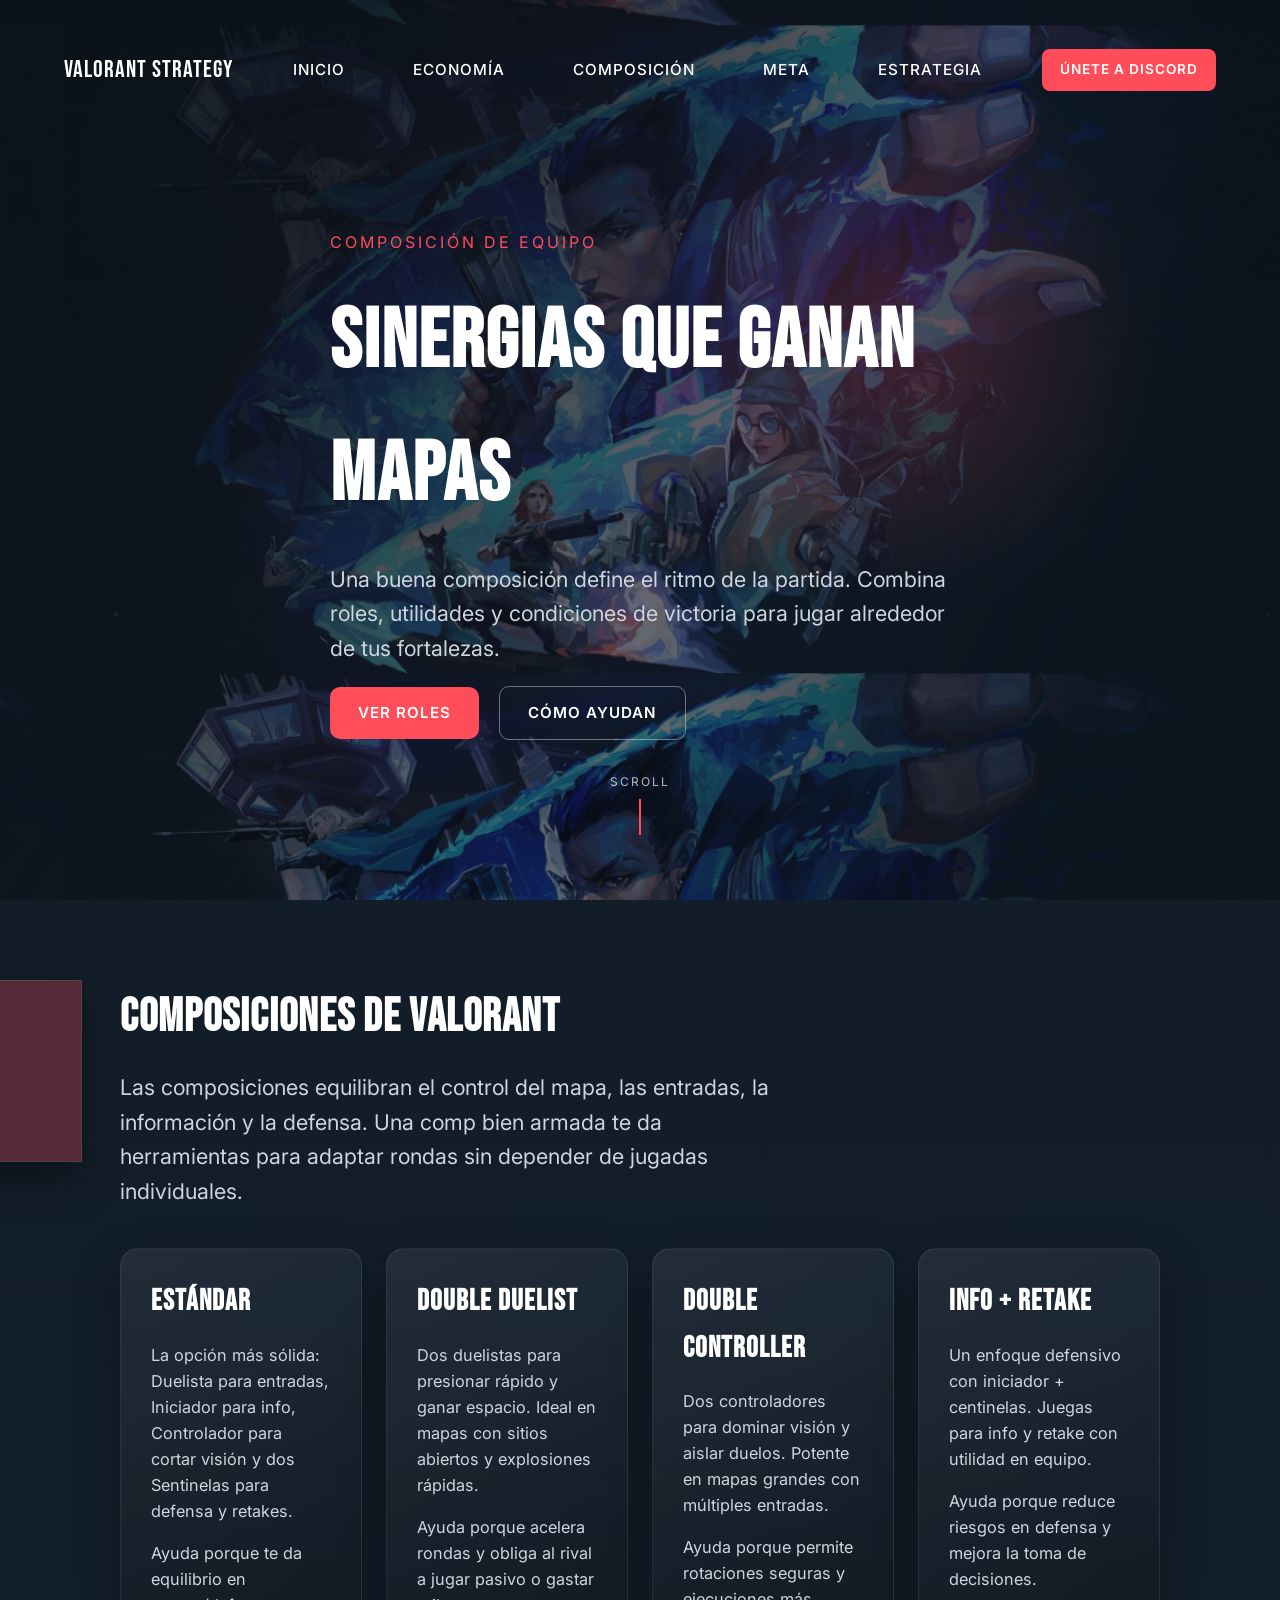
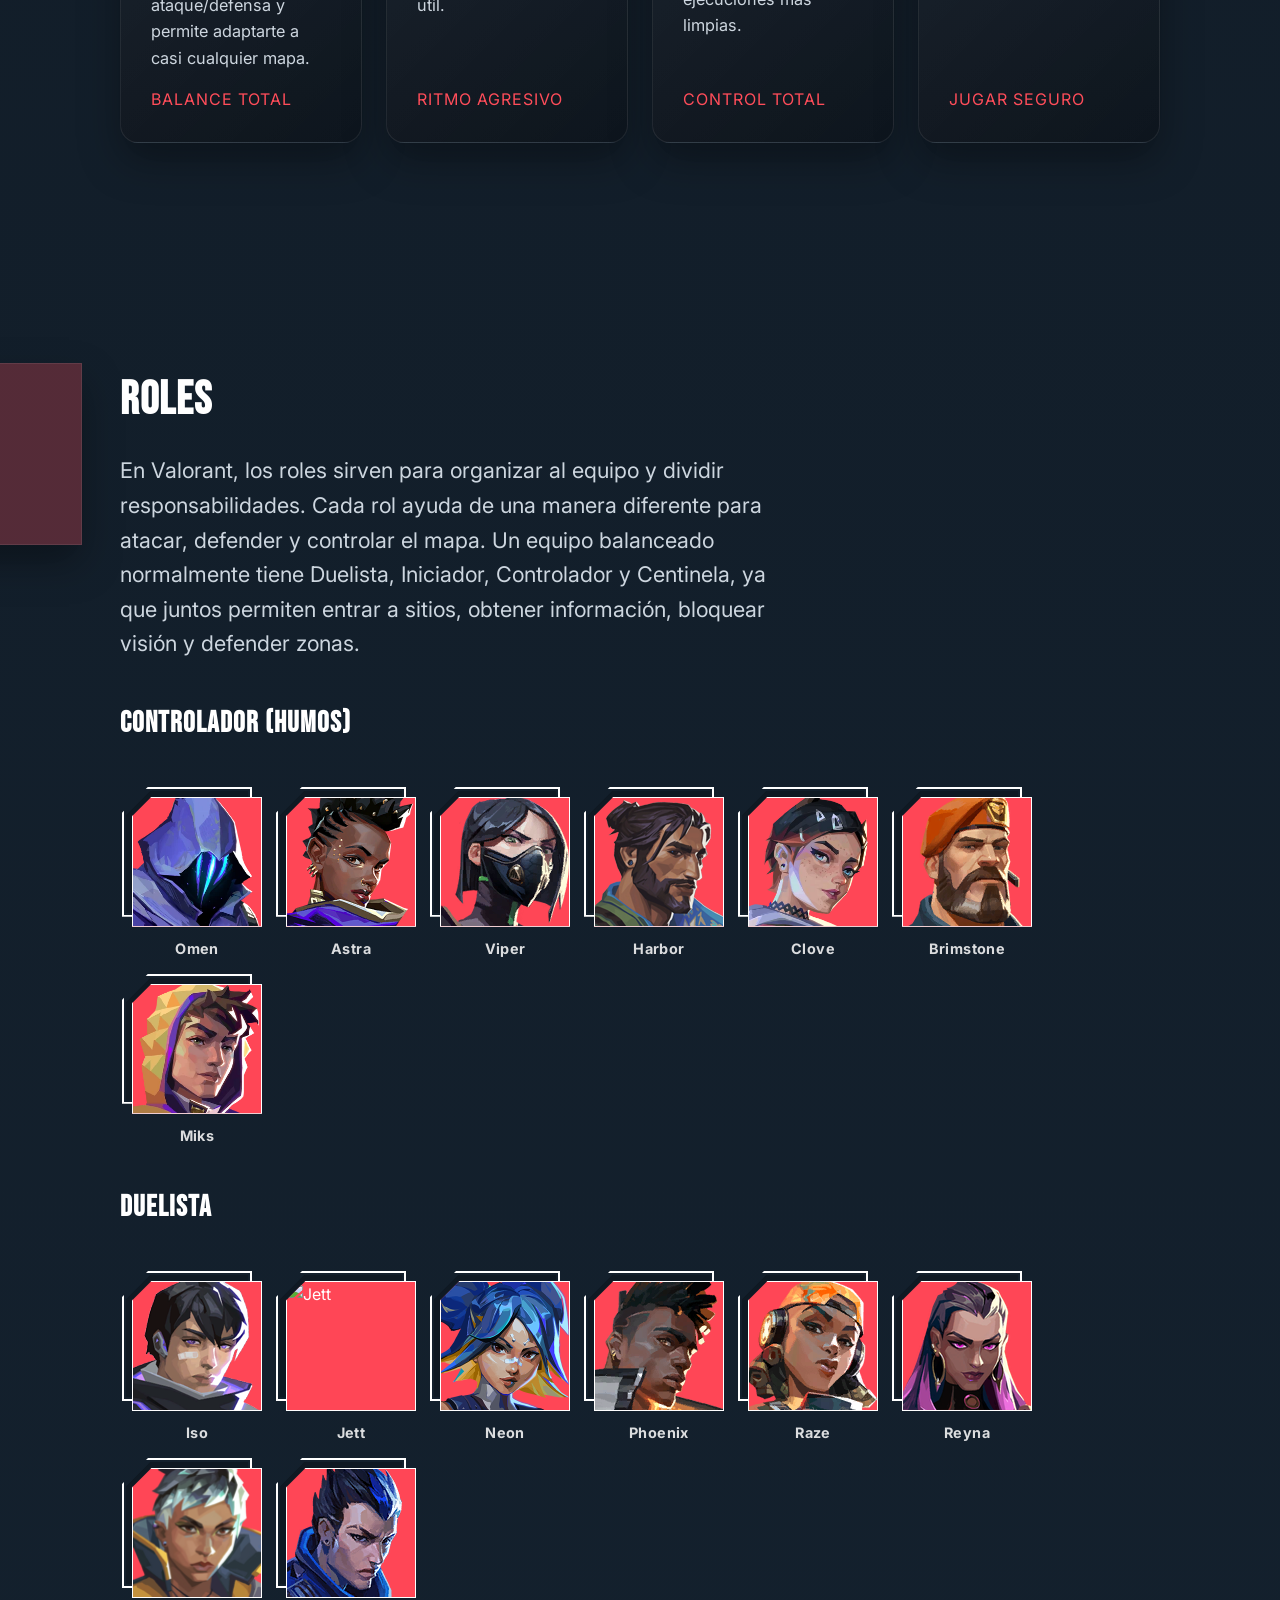
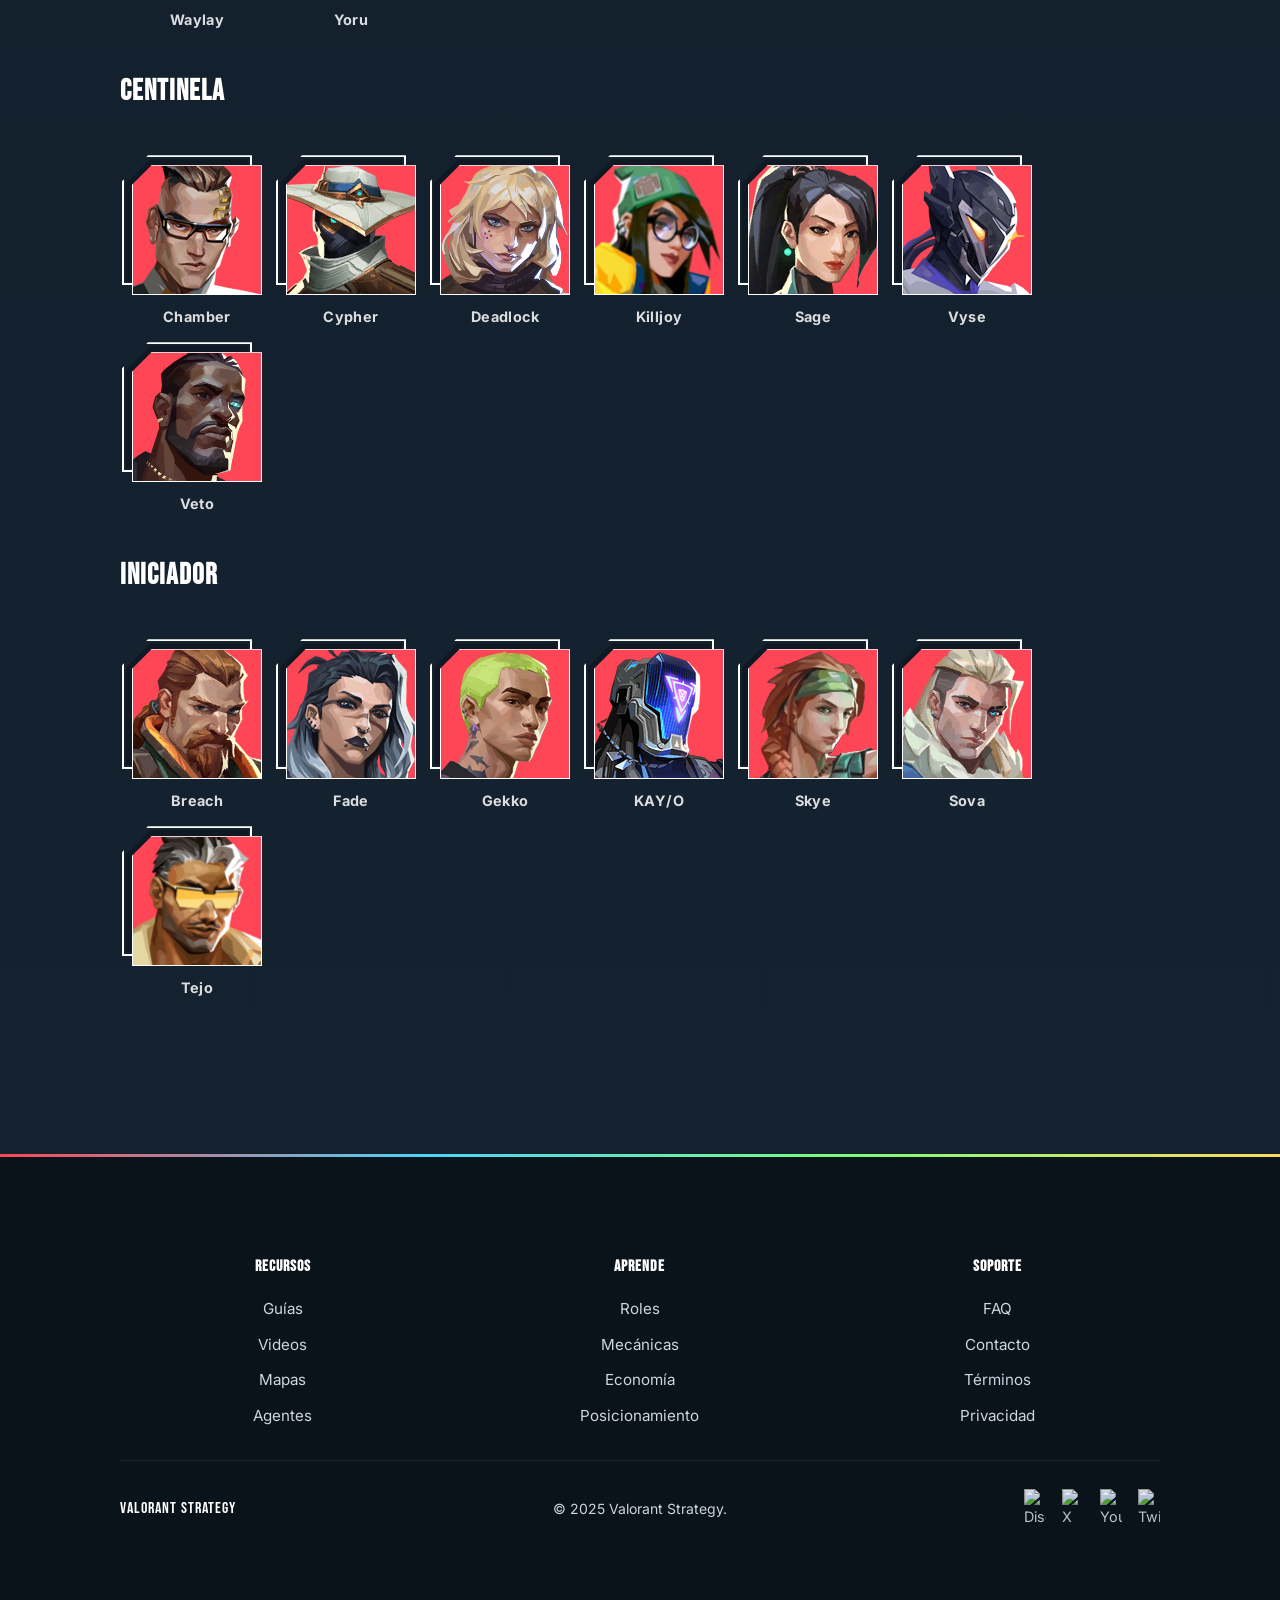
==== composicion.html @ 590bdaea "Add files via upload" ====
<!DOCTYPE html>
<html lang="es">
<head>
    <meta charset="UTF-8">
    <meta name="viewport" content="width=device-width, initial-scale=1.0">
    <title>Composición | Valorant Strategy</title>
    <link rel="preconnect" href="https://fonts.googleapis.com">
    <link rel="preconnect" href="https://fonts.gstatic.com" crossorigin>
    <link href="https://fonts.googleapis.com/css2?family=Bebas+Neue&family=Inter:wght@300;400;500;600&display=swap" rel="stylesheet">
    <link rel="stylesheet" href="style.css">
    <link rel="icon" type="image/png" href="galeria\media\logo 1.png">
</head>
<body class="composicion">
    <!-- Header -->
    <header class="header">
        <nav class="menu-top">
            <div class="logo">Valorant Strategy</div>
            <ul class="menu-lista">
                <li><a href="index.html#inicio">Inicio</a></li>
                <li><a href="economia.html">Economía</a></li>
                <li><a href="composicion.html">Composición</a></li>
                <li><a href="meta.html">Meta</a></li>
                <li><a href="estrategia.html">Estrategia</a></li>
            </ul>
            <a class="btn btn-chico" href="#">Únete a Discord</a>
        </nav>
    </header>

    <!-- Main -->
    <main id="inicio">
        <!-- Hero -->
        <section class="hero">
            <div class="contenedor">
                <div class="hero-texto">
                    <p class="eyebrow">Composición de equipo</p>
                    <h1>Sinergias que ganan mapas</h1>
                    <p class="lead">
                        Una buena composición define el ritmo de la partida. Combina roles, utilidades
                        y condiciones de victoria para jugar alrededor de tus fortalezas.
                    </p>
                    <div class="hero-acciones">
                        <a class="btn" href="#roles">Ver roles</a>
                        <a class="btn btn-ghost" href="#composiciones">Cómo ayudan</a>
                    </div>
                </div>
            </div>
            <div class="hero-glow"></div>
            <div class="scroll">
                <span>Scroll</span>
                <div class="scroll-line"></div>
            </div>
        </section>

        <!-- Sección única -->
        <section id="composiciones" class="seccion">
            <div class="contenedor">
                <div class="seccion-titulo seccion-marker">
                    <h2>Composiciones de Valorant</h2>
                    <p class="lead">
                        Las composiciones equilibran el control del mapa, las entradas, la información
                        y la defensa. Una comp bien armada te da herramientas para adaptar rondas sin
                        depender de jugadas individuales.
                    </p>
                </div>

                <div class="tarjetas">
                    <article class="tarjeta">
                        <h3>Estándar</h3>
                        <p>
                            La opción más sólida: Duelista para entradas, Iniciador para info,
                            Controlador para cortar visión y dos Sentinelas para defensa y retakes.
                        </p>
                        <p>
                            Ayuda porque te da equilibrio en ataque/defensa y permite adaptarte a
                            casi cualquier mapa.
                        </p>
                        <a class="card-link" >Balance total</a>
                    </article>

                    <article class="tarjeta">
                        <h3>Double Duelist</h3>
                        <p>
                            Dos duelistas para presionar rápido y ganar espacio. Ideal en mapas con
                            sitios abiertos y explosiones rápidas.
                        </p>
                        <p>
                            Ayuda porque acelera rondas y obliga al rival a jugar pasivo o gastar util.
                        </p>
                        <a class="card-link">Ritmo agresivo</a>
                    </article>

                    <article class="tarjeta">
                        <h3>Double Controller</h3>
                        <p>
                            Dos controladores para dominar visión y aislar duelos. Potente en mapas
                            grandes con múltiples entradas.
                        </p>
                        <p>
                            Ayuda porque permite rotaciones seguras y ejecuciones más limpias.
                        </p>
                        <a class="card-link">Control total</a>
                    </article>

                    <article class="tarjeta">
                        <h3>Info + Retake</h3>
                        <p>
                            Un enfoque defensivo con iniciador + centinelas. Juegas para info y retake
                            con utilidad en equipo.
                        </p>
                        <p>
                            Ayuda porque reduce riesgos en defensa y mejora la toma de decisiones.
                        </p>
                        <a class="card-link" >Jugar seguro</a>
                    </article>
                </div>
            </div>
        </section>

        <!-- Galería / Spotlight -->
        <section id="spotlight" class="seccion">
            <div class="contenedor">
                <div class="seccion-titulo seccion-marker">
                    <h2 id="roles">Roles</h2>
                    <p class="lead">
                        En Valorant, los roles sirven para organizar al equipo y dividir responsabilidades. Cada rol ayuda de una manera diferente para atacar, defender y controlar el mapa. Un equipo balanceado normalmente tiene Duelista, Iniciador, Controlador y Centinela, ya que juntos permiten entrar a sitios, obtener información, bloquear visión y defender zonas.
                    </p>
                </div>

                <div class="roles-grid">
                    <div class="role-card">
                        <h3>Controlador (Humos)</h3>
                        <div class="role-icons">
                            <div class="agent-card">
                                <div class="img-group">
                                    <div class="img-border"></div>
                                    <a href="#" class="img-open" data-drawer="spotlight-drawer">
                                        <img src="galeria/agentes/Omen_icon.webp" alt="Omen">
                                    </a>
                                </div>
                                <span class="agent-name">Omen</span>
                            </div>
                            <div class="agent-card">
                                <div class="img-group">
                                    <div class="img-border"></div>
                                    <a href="#" class="img-open" data-drawer="spotlight-drawer">
                                        <img src="galeria/agentes/astra.png" alt="Astra">
                                    </a>
                                </div>
                                <span class="agent-name">Astra</span>
                            </div>
                            <div class="agent-card">
                                <div class="img-group">
                                    <div class="img-border"></div>
                                    <a href="#" class="img-open" data-drawer="spotlight-drawer">
                                        <img src="galeria/agentes/viper.png" alt="Viper">
                                    </a>
                                </div>
                                <span class="agent-name">Viper</span>
                            </div>
                            <div class="agent-card">
                                <div class="img-group">
                                    <div class="img-border"></div>
                                    <a href="#" class="img-open" data-drawer="spotlight-drawer">
                                        <img src="galeria/agentes/harbor.png" alt="Harbor">
                                    </a>
                                </div>
                                <span class="agent-name">Harbor</span>
                            </div>
                            <div class="agent-card">
                                <div class="img-group">
                                    <div class="img-border"></div>
                                    <a href="#" class="img-open" data-drawer="spotlight-drawer">
                                        <img src="galeria/agentes/Clove_icon.webp" alt="Clove">
                                    </a>
                                </div>
                                <span class="agent-name">Clove</span>
                            </div>
                            <div class="agent-card">
                                <div class="img-group">
                                    <div class="img-border"></div>
                                    <a href="#" class="img-open" data-drawer="spotlight-drawer">
                                        <img src="galeria/agentes/brimstone.png" alt="Brimstone">
                                    </a>
                                </div>
                                <span class="agent-name">Brimstone</span>
                            </div>
                            <div class="agent-card">
                                <div class="img-group">
                                    <div class="img-border"></div>
                                    <a href="#" class="img-open" data-drawer="spotlight-drawer">
                                        <img src="galeria/agentes/Miks_icon.webp" alt="Miks">
                                    </a>
                                </div>
                                <span class="agent-name">Miks</span>
                            </div>
                        </div>
                    </div>
                    <div class="role-card">
                        <h3>Duelista</h3>
                        <div class="role-icons">
                            <div class="agent-card">
                                <div class="img-group">
                                    <div class="img-border"></div>
                                    <a href="#" class="img-open" data-drawer="spotlight-drawer">
                                        <img src="galeria/agentes/iso.png" alt="Iso">
                                    </a>
                                </div>
                                <span class="agent-name">Iso</span>
                            </div>
                            <div class="agent-card">
                                <div class="img-group">
                                    <div class="img-border"></div>
                                    <a href="#" class="img-open" data-drawer="spotlight-drawer">
                                        <img src="galeria/agentes/jett.png" alt="Jett">
                                    </a>
                                </div>
                                <span class="agent-name">Jett</span>
                            </div>
                            <div class="agent-card">
                                <div class="img-group">
                                    <div class="img-border"></div>
                                    <a href="#" class="img-open" data-drawer="spotlight-drawer">
                                        <img src="galeria/agentes/neon.png" alt="Neon">
                                    </a>
                                </div>
                                <span class="agent-name">Neon</span>
                            </div>
                            <div class="agent-card">
                                <div class="img-group">
                                    <div class="img-border"></div>
                                    <a href="#" class="img-open" data-drawer="spotlight-drawer">
                                        <img src="galeria/agentes/phoenix.png" alt="Phoenix">
                                    </a>
                                </div>
                                <span class="agent-name">Phoenix</span>
                            </div>
                            <div class="agent-card">
                                <div class="img-group">
                                    <div class="img-border"></div>
                                    <a href="#" class="img-open" data-drawer="spotlight-drawer">
                                        <img src="galeria/agentes/raze.png" alt="Raze">
                                    </a>
                                </div>
                                <span class="agent-name">Raze</span>
                            </div>
                            <div class="agent-card">
                                <div class="img-group">
                                    <div class="img-border"></div>
                                    <a href="#" class="img-open" data-drawer="spotlight-drawer">
                                        <img src="galeria/agentes/reyna.png" alt="Reyna">
                                    </a>
                                </div>
                                <span class="agent-name">Reyna</span>
                            </div>
                            <div class="agent-card">
                                <div class="img-group">
                                    <div class="img-border"></div>
                                    <a href="#" class="img-open" data-drawer="spotlight-drawer">
                                        <img src="galeria/agentes/waylay.png" alt="Waylay">
                                    </a>
                                </div>
                                <span class="agent-name">Waylay</span>
                            </div>
                            <div class="agent-card">
                                <div class="img-group">
                                    <div class="img-border"></div>
                                    <a href="#" class="img-open" data-drawer="spotlight-drawer">
                                        <img src="galeria/agentes/yoru.png" alt="Yoru">
                                    </a>
                                </div>
                                <span class="agent-name">Yoru</span>
                            </div>
                        </div>
                    </div>
                    <div class="role-card">
                        <h3>Centinela</h3>
                        <div class="role-icons">
                            <div class="agent-card">
                                <div class="img-group">
                                    <div class="img-border"></div>
                                    <a href="#" class="img-open" data-drawer="spotlight-drawer">
                                        <img src="galeria/agentes/chamber.png" alt="Chamber">
                                    </a>
                                </div>
                                <span class="agent-name">Chamber</span>
                            </div>
                            <div class="agent-card">
                                <div class="img-group">
                                    <div class="img-border"></div>
                                    <a href="#" class="img-open" data-drawer="spotlight-drawer">
                                        <img src="galeria/agentes/cypher.png" alt="Cypher">
                                    </a>
                                </div>
                                <span class="agent-name">Cypher</span>
                            </div>
                            <div class="agent-card">
                                <div class="img-group">
                                    <div class="img-border"></div>
                                    <a href="#" class="img-open" data-drawer="spotlight-drawer">
                                        <img src="galeria/agentes/Deadlock_icon.webp" alt="Deadlock">
                                    </a>
                                </div>
                                <span class="agent-name">Deadlock</span>
                            </div>
                            <div class="agent-card">
                                <div class="img-group">
                                    <div class="img-border"></div>
                                    <a href="#" class="img-open" data-drawer="spotlight-drawer">
                                        <img src="galeria/agentes/killjoy.png" alt="Killjoy">
                                    </a>
                                </div>
                                <span class="agent-name">Killjoy</span>
                            </div>
                            <div class="agent-card">
                                <div class="img-group">
                                    <div class="img-border"></div>
                                    <a href="#" class="img-open" data-drawer="spotlight-drawer">
                                        <img src="galeria/agentes/sage.png" alt="Sage">
                                    </a>
                                </div>
                                <span class="agent-name">Sage</span>
                            </div>
                            <div class="agent-card">
                                <div class="img-group">
                                    <div class="img-border"></div>
                                    <a href="#" class="img-open" data-drawer="spotlight-drawer">
                                        <img src="galeria/agentes/vyse.png" alt="Vyse">
                                    </a>
                                </div>
                                <span class="agent-name">Vyse</span>
                            </div>
                            <div class="agent-card">
                                <div class="img-group">
                                    <div class="img-border"></div>
                                    <a href="#" class="img-open" data-drawer="spotlight-drawer">
                                        <img src="galeria/agentes/Veto_icon.webp" alt="Veto">
                                    </a>
                                </div>
                                <span class="agent-name">Veto</span>
                            </div>
                        </div>
                    </div>
                    <div class="role-card">
                        <h3>Iniciador</h3>
                        <div class="role-icons">
                            <div class="agent-card">
                                <div class="img-group">
                                    <div class="img-border"></div>
                                    <a href="#" class="img-open" data-drawer="spotlight-drawer">
                                        <img src="galeria/agentes/breach.png" alt="Breach">
                                    </a>
                                </div>
                                <span class="agent-name">Breach</span>
                            </div>
                            <div class="agent-card">
                                <div class="img-group">
                                    <div class="img-border"></div>
                                    <a href="#" class="img-open" data-drawer="spotlight-drawer">
                                        <img src="galeria/agentes/fade.png" alt="Fade">
                                    </a>
                                </div>
                                <span class="agent-name">Fade</span>
                            </div>
                            <div class="agent-card">
                                <div class="img-group">
                                    <div class="img-border"></div>
                                    <a href="#" class="img-open" data-drawer="spotlight-drawer">
                                        <img src="galeria/agentes/gekko.png" alt="Gekko">
                                    </a>
                                </div>
                                <span class="agent-name">Gekko</span>
                            </div>
                            <div class="agent-card">
                                <div class="img-group">
                                    <div class="img-border"></div>
                                    <a href="#" class="img-open" data-drawer="spotlight-drawer">
                                        <img src="galeria/agentes/kayo.png" alt="KAY/O">
                                    </a>
                                </div>
                                <span class="agent-name">KAY/O</span>
                            </div>
                            <div class="agent-card">
                                <div class="img-group">
                                    <div class="img-border"></div>
                                    <a href="#" class="img-open" data-drawer="spotlight-drawer">
                                        <img src="galeria/agentes/skye.png" alt="Skye">
                                    </a>
                                </div>
                                <span class="agent-name">Skye</span>
                            </div>
                            <div class="agent-card">
                                <div class="img-group">
                                    <div class="img-border"></div>
                                    <a href="#" class="img-open" data-drawer="spotlight-drawer">
                                        <img src="galeria/agentes/sova.png" alt="Sova">
                                    </a>
                                </div>
                                <span class="agent-name">Sova</span>
                            </div>
                            <div class="agent-card">
                                <div class="img-group">
                                    <div class="img-border"></div>
                                    <a href="#" class="img-open" data-drawer="spotlight-drawer">
                                        <img src="galeria/agentes/tejo.png" alt="Tejo">
                                    </a>
                                </div>
                                <span class="agent-name">Tejo</span>
                            </div>
                        </div>
                    </div>
                </div>
            </div>
        </section>

        <aside id="spotlight-drawer" class="drawer">
            <div class="drawer-backdrop" data-close="true"></div>
            <div class="drawer-panel">
                <button class="drawer-close" data-close="true" aria-label="Cerrar">×</button>
                <h3>Omen</h3>
                <p class="drawer-subtitle">Mejores composiciones</p>
                <div class="agent-table">
                    <div class="agent-table-header">
                        <span>Rank</span>
                        <span>Agents</span>
                        <span>Win Rate</span>
                        <span>Round Win Rate</span>
                        <span>Matches</span>
                    </div>
                    <div class="agent-table-row">
                        <span class="rank">1</span>
                        <div class="agents">
                            <img src="galeria\agentes\Omen_icon.webp" alt="Omen">
                            <img src="galeria/agentes/chamber.png" alt="Chamber">
                            <img src="galeria/agentes/sage.png" alt="Sage">
                            <img src="galeria/agentes/reyna.png" alt="Reyna">
                            <img src="galeria\agentes\phoenix.png" alt="Phoenix">
                        </div>
                        <span class="win">55.72%</span>                       
                        <span class="round-rate">52.53%</span>                       
                        <span class="matches">874</span>
                    </div>
                    <div class="agent-table-row">
                        <span class="rank">2</span>
                        <div class="agents">
                            <img src="galeria\agentes\Omen_icon.webp" alt="Omen">
                            <img src="galeria/agentes/chamber.png" alt="Chamber">
                            <img src="galeria/agentes/sage.png" alt="Sage">
                            <img src="galeria/agentes/Jett.png" alt="Jett">
                            <img src="galeria\agentes\fade.png" alt="Fade">
                        </div>
                        <span class="win">54.23%</span>                       
                        <span class="round-rate">51.81%</span>                       
                        <span class="matches">852</span>
                    </div>
                    <div class="agent-table-row">
                        <span class="rank">3</span>
                        <div class="agents">
                            <img src="galeria\agentes\Omen_icon.webp" alt="Omen">
                            <img src="galeria/agentes/chamber.png" alt="Chamber">
                            <img src="galeria/agentes/sage.png" alt="Sage">
                            <img src="galeria/agentes/reyna.png" alt="Reyna">
                            <img src="galeria\agentes\gekko.png" alt="Gekko">
                        </div>
                        <span class="win">53.13%</span>                       
                        <span class="round-rate">51.70%</span>                       
                        <span class="matches">1,133</span>
                    </div>
                    <div class="agent-table-row">
                        <span class="rank">4</span>
                        <div class="agents">
                            <img src="galeria\agentes\Omen_icon.webp" alt="Omen">
                            <img src="galeria/agentes/chamber.png" alt="Chamber">
                            <img src="galeria/agentes/sova.png" alt="Sova">
                            <img src="galeria/agentes/sage.png" alt="Sage">
                            <img src="galeria\agentes\jett.png" alt="Jett">
                        </div>
                        <span class="win">52.97%</span>                      
                        <span class="round-rate">51.65%</span>                      
                        <span class="matches">1,231</span>
                    </div>
                    <div class="agent-table-row">
                        <span class="rank">5</span>
                        <div class="agents">
                            <img src="galeria\agentes\Omen_icon.webp" alt="Omen">
                            <img src="galeria/agentes/sova.png" alt="Sova">
                            <img src="galeria/agentes/sage.png" alt="Sage">
                            <img src="galeria/agentes/reyna.png" alt="Reyna">
                            <img src="galeria\agentes\phoenix.png" alt="Phoenix">
                        </div>
                        <span class="win">52.51%</span>                   
                        <span class="round-rate">51.11%</span>                      
                        <span class="matches">1,076</span>
                    </div>
                    <div class="agent-table-row">
                        <span class="rank">6</span>
                        <div class="agents">
                            <img src="galeria/agentes/astra.png" alt="Astra">
                            <img src="galeria/agentes/astra.png" alt="Astra">
                            <img src="galeria/agentes/astra.png" alt="Astra">
                            <img src="galeria/agentes/astra.png" alt="Astra">
                            <img src="galeria/agentes/astra.png" alt="Astra">
                        </div>
                        <span class="win">52.11%</span>                     
                        <span class="round-rate">51.37%</span>                     
                        <span class="matches">1,040</span>
                    </div>
                    <div class="agent-table-row">
                        <span class="rank">7</span>
                        <div class="agents">
                            <img src="galeria/agentes/astra.png" alt="Astra">
                            <img src="galeria/agentes/astra.png" alt="Astra">
                            <img src="galeria/agentes/astra.png" alt="Astra">
                            <img src="galeria/agentes/astra.png" alt="Astra">
                            <img src="galeria/agentes/astra.png" alt="Astra">
                        </div>
                        <span class="win">51.96%</span>                        
                        <span class="round-rate">50.91%</span>                        
                        <span class="matches">841</span>
                    </div>
                    <div class="agent-table-row">
                        <span class="rank">8</span>
                        <div class="agents">
                            <img src="galeria/agentes/astra.png" alt="Astra">
                            <img src="galeria/agentes/astra.png" alt="Astra">
                            <img src="galeria/agentes/astra.png" alt="Astra">
                            <img src="galeria/agentes/astra.png" alt="Astra">
                            <img src="galeria/agentes/astra.png" alt="Astra">
                        </div>
                        <span class="win">51.79%</span>                        
                        <span class="round-rate">51.20%</span>                        
                        <span class="matches">979</span>
                    </div>
                    <div class="agent-table-row">
                        <span class="rank">9</span>
                        <div class="agents">
                            <img src="galeria/agentes/astra.png" alt="Astra">
                            <img src="galeria/agentes/astra.png" alt="Astra">
                            <img src="galeria/agentes/astra.png" alt="Astra">
                            <img src="galeria/agentes/astra.png" alt="Astra">
                            <img src="galeria/agentes/astra.png" alt="Astra">
                        </div>
                        <span class="win">51.69%</span>                        
                        <span class="round-rate">51.06%</span>                        
                        <span class="matches">1,182</span>
                    </div>
                    <div class="agent-table-row">
                        <span class="rank">10</span>
                        <div class="agents">
                            <img src="galeria/agentes/astra.png" alt="Astra">
                            <img src="galeria/agentes/astra.png" alt="Astra">
                            <img src="galeria/agentes/astra.png" alt="Astra">
                            <img src="galeria/agentes/astra.png" alt="Astra">
                            <img src="galeria/agentes/astra.png" alt="Astra">
                        </div>
                        <span class="win">51.64%</span>                        
                        <span class="round-rate">51.12%</span>                        
                        <span class="matches">914</span>
                    </div>
                </div>
                
            </div>
        </aside>
    </main>

    <!-- Footer -->
    <footer class="footer">
        <div class="contenedor">
            <div class="footer-top">
                <div class="footer-col">
                    <h4>Recursos</h4>
                    <ul>
                        <li><a href="#">Guías</a></li>
                        <li><a href="#">Videos</a></li>
                        <li><a href="#">Mapas</a></li>
                        <li><a href="#">Agentes</a></li>
                    </ul>
                </div>
                <div class="footer-col">
                    <h4>Aprende</h4>
                    <ul>
                        <li><a href="#">Roles</a></li>
                        <li><a href="#">Mecánicas</a></li>
                        <li><a href="#">Economía</a></li>
                        <li><a href="#">Posicionamiento</a></li>
                    </ul>
                </div>
                <div class="footer-col">
                    <h4>Soporte</h4>
                    <ul>
                        <li><a href="#">FAQ</a></li>
                        <li><a href="#">Contacto</a></li>
                        <li><a href="#">Términos</a></li>
                        <li><a href="#">Privacidad</a></li>
                    </ul>
                </div>
            </div>

            <div class="footer-bottom">
                <div class="footer-brand">Valorant Strategy</div>
                <p class="footer-note">© 2025 Valorant Strategy.</p>
                <div class="footer-socials">
                    <a href="#" aria-label="Discord"><img src="https://img.icons8.com/?size=100&id=30998&format=png&color=000000" alt="Discord"></a>
                    <a href="#" aria-label="X"><img src="https://img.icons8.com/?size=100&id=phOKFKYpe00C&format=png&color=000000" alt="X"></a>
                    <a href="#" aria-label="YouTube"><img src="https://img.icons8.com/?size=100&id=19318&format=png&color=000000" alt="YouTube"></a>
                    <a href="#" aria-label="Twitch"><img src="https://img.icons8.com/?size=100&id=oRv985gg84Rj&format=png&color=000000" alt="Twitch"></a>
                </div>
            </div>
        </div>
    </footer>

    <script src="script.js"></script>
</body>
</html>
---- style.css ----
﻿:root {
    --bg: #0d1720;
    --bg-soft: #121f2c;
    --accent: #ff4d5a;
    --secondary: #46d1ff;
    --text: #ffffff;
    --text-muted: #cdd6df;
    --frame: 1440px;
    --gutter: 24px;
    --margin: 120px;
    --easing: cubic-bezier(0.22, 0.61, 0.36, 1);
    --step-4: 5.2rem;
    --step-2: 2.9rem;
    --step-1: 1.8rem;
    --step-0: 1.25rem;
    --step--1: 1.02rem;
    --step-0-5: 1.35rem;
    --step--2: 1rem;
    --step--3: 0.875rem;
}

/* Base */
* {
    box-sizing: border-box;
    margin: 0;
    padding: 0;
}

html {
    scroll-behavior: smooth;
}

body {
    font-family: "Inter", "Segoe UI", sans-serif;
    background: radial-gradient(1200px 600px at 70% -10%, rgba(255, 77, 90, 0.2), transparent 60%),
        radial-gradient(900px 500px at -10% 20%, rgba(255, 255, 255, 0.04), transparent 60%),
        var(--bg);
    color: var(--text);
    line-height: 1.6;
    min-height: 100vh;
}

a {
    color: inherit;
    text-decoration: none;
}

img {
    max-width: 100%;
    display: block;
}

h1, h2, h3, h4 {
    font-family: "Bebas Neue", "Impact", sans-serif;
    letter-spacing: 1px;
    text-transform: uppercase;
}

h1 { font-size: var(--step-4); letter-spacing: 2px; }

h2 { font-size: var(--step-2); }

h3 { font-size: var(--step-1); }

h4 { font-size: var(--step-0); }

p {
    font-size: var(--step--1);
    line-height: 1.6;
    max-width: 650px;
    color: var(--text-muted);
}

.contenedor {
    max-width: var(--frame);
    margin: 0 auto;
    padding: 0 var(--margin);
}

/* Header */
.header {
    position: fixed;
    top: 0;
    left: 0;
    width: 100%;
    z-index: 100;
    pointer-events: none;
    animation: navDrop 0.8s ease both;
}

.menu-top {
    position: fixed;
    top: 0;
    left: 0;
    width: 100%;
    display: flex;
    align-items: center;
    justify-content: space-between;
    gap: 24px;
    padding: 3rem 4rem;
    z-index: 100;
    transition:
        padding 0.7s var(--easing),
        top 0.7s var(--easing),
        width 0.7s var(--easing),
        background 0.5s var(--easing),
        border-radius 0.7s var(--easing),
        box-shadow 0.7s var(--easing);
    mix-blend-mode: exclusion;
    transform-style: preserve-3d;
    perspective: 1200px;
    pointer-events: auto;
}

.logo {
    font-family: "Bebas Neue", "Impact", sans-serif;
    font-size: 1.5rem;
    letter-spacing: 1px;
    color: #fff;
    user-select: none;
    position: relative;
}

.menu-lista {
    display: flex;
    gap: 3rem;
    justify-content: center;
    list-style: none;
    font-size: 1rem;
    text-transform: uppercase;
    letter-spacing: 1px;
    align-items: center;
}

.menu-lista a {
    position: relative;
    font-weight: 500;
    font-size: 0.95rem;
    color: #fff;
    letter-spacing: 1px;
    padding: 10px;
    transition: color 0.2s ease, padding 0.2s ease;
    display: inline-block;
}

.menu-lista a::before {
    content: ">";
    position: absolute;
    left: -10px;
    opacity: 0;
    transition: all 0.2s ease;
    color: var(--accent);
}

.menu-lista a:hover::before {
    opacity: 1;
    left: 0;
}

.menu-lista a:hover {
    padding-left: 15px;
}


.menu-top.scrolled {
    top: 1.5rem;
    padding: 0.8rem 2rem;
    width: auto;
    min-width: 500px;
    left: 50%;
    transform: translateX(-50%);
    background: rgba(10, 10, 10, 0.85);
    backdrop-filter: blur(12px);
    border: 1px solid rgba(255, 255, 255, 0.15);
    border-radius: 12px;
    mix-blend-mode: normal;
    box-shadow: 0 15px 40px rgba(0, 0, 0, 0.6);
}


/* Hero */
.hero {
    position: relative;
    padding: 120px 0 80px;
    min-height: 100vh;
    display: flex;
    align-items: center;
    overflow: hidden;
    background-image: url('https://www.consultancy-me.com/illustrations/news/detail/2025-01-22-030802536-Saudi_Arabia_s_economic_potential_in_the_gaming_and_esports_market_2.jpg');
    background-size: 130% auto;
    background-position: center 0%;
    animation: heroZoom 1.2s ease both;
}

body.economia .hero {
    background-image: url('galeria/media/header 1.jpg');
    background-size: 105%;
    background-position: center;
    min-height: 100vh;
    padding: 110px 0 70px;
}

body.composicion .hero {
    background-image: url('galeria/media/Agent-Yoru-Valorant-4K-Wallpaper-6-1081x608.jpg');
    background-size: 90% auto;
    background-position: center 10%;
}

body.meta .hero {
    background-image: url('https://news.codashop.com/ph/wp-content/uploads/sites/5/2023/05/VALORANT-Meta-Changes.jpg');
    background-size: 120% auto;
    background-position: center 20%;
}

.hero::before { 
    content: "";
    position: absolute;
    inset: 0;
    background: linear-gradient(120deg, rgba(13, 23, 32, 0.95) 20%, rgba(13, 23, 32, 0.55) 55%, rgba(13, 23, 32, 0.95) 85%),
        radial-gradient(circle at 70% 40%, rgba(70, 110, 190, 0.35), transparent 50%),
        radial-gradient(circle at 20% 20%, rgba(255, 77, 90, 0.22), transparent 55%);
    opacity: 0.95;
    z-index: 0;
}

.hero::after {
    content: "";
    position: absolute;
    inset: 0;
    background: linear-gradient(180deg, rgba(0, 0, 0, 0.6), rgba(0, 0, 0, 0.2)),
        repeating-linear-gradient(90deg, rgba(255, 255, 255, 0.02), rgba(255, 255, 255, 0.02) 1px, transparent 1px, transparent 120px);
    opacity: 0.35;
    z-index: 1;
}

.hero-texto {
    display: flex;
    flex-direction: column;
    gap: 20px;
    position: relative;
    z-index: 2;
    max-width: 620px;
    animation: fadeUp 0.8s ease forwards;
    padding-top: 15px;
}

.eyebrow {
    font-size: var(--step--2);
    text-transform: uppercase;
    letter-spacing: 3px;
    color: var(--accent);
    margin-top: 15px;
}

.lead {
    font-size: var(--step-0-5);
}

.hero-acciones {
    display: flex;
    gap: 20px;
    align-items: center;
}

.hero-glow {
    position: absolute;
    width: 520px;
    height: 520px;
    border-radius: 50%;
    background: radial-gradient(circle, rgba(255, 77, 90, 0.42), transparent 70%);
    top: 80px;
    right: 10%;
    filter: blur(30px);
    opacity: 0.6;
    pointer-events: none;
    z-index: 1;
}

.scroll {
    position: absolute;
    bottom: 65px;
    left: 50%;
    transform: translateX(-50%);
    display: flex;
    flex-direction: column;
    align-items: center;
    gap: 8px;
    text-transform: uppercase;
    letter-spacing: 2px;
    font-size: 0.75rem;
    color: rgba(255, 255, 255, 0.7);
    z-index: 2;
}

.scroll-line {
    width: 2px;
    height: 36px;
    background: var(--accent);
    animation: pulse 1.6s ease-in-out infinite;
}

/* Botones */
.btn {
    background: var(--accent);
    color: var(--text);
    padding: 14px 28px;
    border-radius: 10px;
    font-weight: 600;
    text-transform: uppercase;
    letter-spacing: 1px;
    font-size: 0.95rem;
    transition: transform 0.2s ease, box-shadow 0.2s ease;
    display: inline-flex;
    align-items: center;
    justify-content: center;
}

.btn:hover {
    transform: translateY(-2px);
    box-shadow: 0 12px 24px rgba(255, 77, 90, 0.28);
}

.btn-ghost {
    background: transparent;
    border: 1px solid rgba(255, 255, 255, 0.4);
    color: var(--text);
}

.btn-chico {
    padding: 10px 18px;
    font-size: 0.85rem;
    border-radius: 8px;
    white-space: nowrap;
    justify-self: end;
}

/* Seccion */
.seccion {
    padding: 80px 0 140px;
    transform: none;
    opacity: 1;
    transition: none;
    position: relative;
    z-index: 0;
    background:
        radial-gradient(900px 420px at 0% 0%, rgba(255, 77, 90, 0.18), transparent 55%),
        radial-gradient(800px 380px at 100% 0%, rgba(70, 209, 255, 0.14), transparent 55%),
        linear-gradient(180deg, rgba(12, 23, 34, 0.98), rgba(16, 30, 44, 0.98));
    overflow: hidden;
}

/* Composicion: fondo continuo (sin cortes entre secciones) */
body.composicion {
    position: relative;
    background:
        radial-gradient(900px 420px at 0% 0%, rgba(255, 77, 90, 0.18), transparent 55%),
        radial-gradient(800px 380px at 100% 0%, rgba(70, 209, 255, 0.14), transparent 55%),
        linear-gradient(180deg, rgba(12, 23, 34, 0.98), rgba(16, 30, 44, 0.98));
}

body.composicion::after {
    content: "";
    position: fixed;
    inset: 0;
    z-index: 0;
    background:
        linear-gradient(rgba(255, 255, 255, 0.05) 1px, transparent 1px),
        linear-gradient(90deg, rgba(255, 255, 255, 0.05) 1px, transparent 1px),
        linear-gradient(45deg, rgba(255, 77, 90, 0.7) 0 2px, transparent 2px),
        linear-gradient(-45deg, rgba(255, 77, 90, 0.7) 0 2px, transparent 2px),
        linear-gradient(0deg, rgba(255, 255, 255, 0.45) 0 2px, transparent 2px),
        linear-gradient(90deg, rgba(255, 255, 255, 0.45) 0 2px, transparent 2px),
        repeating-linear-gradient(
            135deg,
            rgba(255, 77, 90, 0.18),
            rgba(255, 77, 90, 0.18) 2px,
            transparent 2px,
            transparent 18px
        );
    background-size:
        40px 40px,
        40px 40px,
        140px 140px,
        140px 140px,
        120px 120px,
        120px 120px,
        220px 220px;
    background-position:
        0 0,
        0 0,
        18% 18%,
        18% 18%,
        72% 58%,
        72% 58%,
        65% 20%,
        6% 12%;
    background-repeat: repeat, repeat, repeat, repeat, repeat, repeat, no-repeat;
    opacity: 0.22;
    pointer-events: none;
}

body.composicion::before {
    content: "";
    position: fixed;
    inset: 0;
    z-index: 0;
    background:
        linear-gradient(120deg, rgba(255, 77, 90, 0.18) 0%, transparent 35%),
        linear-gradient(-120deg, rgba(70, 209, 255, 0.12) 0%, transparent 35%),
        linear-gradient(90deg, rgba(255, 77, 90, 0.85), rgba(255, 77, 90, 0.85)),
        repeating-linear-gradient(
            -20deg,
            rgba(255, 255, 255, 0.06),
            rgba(255, 255, 255, 0.06) 1px,
            transparent 1px,
            transparent 90px
        );
    background-size:
        auto,
        auto,
        8px 100%,
        auto;
    background-position:
        0 0,
        0 0,
        93% 0,
        0 0;
    mix-blend-mode: screen;
    opacity: 0.32;
    pointer-events: none;
}

body.composicion main,
body.composicion section,
body.composicion footer {
    position: relative;
    z-index: 1;
}

body.composicion .header,
body.composicion .menu-top {
    z-index: 3000;
}

body.composicion .menu-top {
    mix-blend-mode: normal;
}

body.drawer-open .header,
body.drawer-open .menu-top {
    opacity: 0;
    pointer-events: none;
}

body.composicion .menu-top.scrolled {
    top: 1.5rem;
    padding: 0.8rem 2rem;
    width: auto;
    min-width: 500px;
    left: 50%;
    transform: translateX(-50%);
    background: rgba(10, 10, 10, 0.85);
    backdrop-filter: blur(12px);
    border: 1px solid rgba(255, 255, 255, 0.15);
    border-radius: 12px;
    box-shadow: 0 15px 40px rgba(0, 0, 0, 0.6);
}

body.composicion.is-scrolled .menu-top {
    top: 1.5rem;
    padding: 0.8rem 2rem;
    width: auto;
    min-width: 500px;
    left: 50%;
    transform: translateX(-50%);
    background: rgba(10, 10, 10, 0.85);
    backdrop-filter: blur(12px);
    border: 1px solid rgba(255, 255, 255, 0.15);
    border-radius: 12px;
    box-shadow: 0 15px 40px rgba(0, 0, 0, 0.6);
}

body.composicion .seccion {
    background: transparent;
}

body.composicion .seccion::before,
body.composicion .seccion::after {
    display: none;
}

/* Meta: fondo continuo */
body.meta {
    position: relative;
    background:
        radial-gradient(900px 420px at 0% 0%, rgba(255, 77, 90, 0.18), transparent 55%),
        radial-gradient(800px 380px at 100% 0%, rgba(70, 209, 255, 0.14), transparent 55%),
        linear-gradient(180deg, rgba(12, 23, 34, 0.98), rgba(16, 30, 44, 0.98));
}

body.meta::after {
    content: "";
    position: fixed;
    inset: 0;
    z-index: 0;
    background:
        linear-gradient(rgba(255, 255, 255, 0.05) 1px, transparent 1px),
        linear-gradient(90deg, rgba(255, 255, 255, 0.05) 1px, transparent 1px),
        linear-gradient(45deg, rgba(255, 77, 90, 0.7) 0 2px, transparent 2px),
        linear-gradient(-45deg, rgba(255, 77, 90, 0.7) 0 2px, transparent 2px),
        linear-gradient(0deg, rgba(255, 255, 255, 0.45) 0 2px, transparent 2px),
        linear-gradient(90deg, rgba(255, 255, 255, 0.45) 0 2px, transparent 2px);
    background-size:
        40px 40px,
        40px 40px,
        140px 140px,
        140px 140px,
        120px 120px,
        120px 120px;
    background-position:
        0 0,
        0 0,
        18% 18%,
        18% 18%,
        72% 58%,
        72% 58%;
    background-repeat: repeat, repeat, repeat, repeat, repeat, repeat;
    opacity: 0.22;
    pointer-events: none;
}

body.meta::before {
    content: "";
    position: fixed;
    inset: 0;
    z-index: 0;
    background:
        linear-gradient(120deg, rgba(255, 77, 90, 0.18) 0%, transparent 35%),
        linear-gradient(-120deg, rgba(70, 209, 255, 0.12) 0%, transparent 35%),
        linear-gradient(90deg, rgba(255, 77, 90, 0.85), rgba(255, 77, 90, 0.85)),
        repeating-linear-gradient(
            -20deg,
            rgba(255, 255, 255, 0.06),
            rgba(255, 255, 255, 0.06) 1px,
            transparent 1px,
            transparent 90px
        );
    background-size:
        auto,
        auto,
        8px 100%,
        auto;
    background-position:
        0 0,
        0 0,
        93% 0,
        0 0;
    mix-blend-mode: screen;
    opacity: 0.32;
    pointer-events: none;
}

body.meta main,
body.meta section,
body.meta footer {
    position: relative;
    z-index: 1;
}

body.meta .seccion {
    background: transparent;
}

body.meta .seccion::before,
body.meta .seccion::after {
    display: none;
}

body.meta .seccion-marker {
    position: relative;
    padding-left: 0;
    min-height: 180px;
}

body.meta .seccion-marker::before {
    content: "";
    position: absolute;
    left: -220px;
    top: 0;
    width: 180px;
    height: 180px;
    background: rgba(255, 77, 90, 0.28);
    border: 1px solid rgba(255, 255, 255, 0.08);
    box-shadow: 0 18px 36px rgba(0, 0, 0, 0.35);
}

@media (max-width: 900px) {
    body.meta .seccion-marker {
        padding-left: 0;
        min-height: 0;
    }

    body.meta .seccion-marker::before {
        position: relative;
        display: block;
        margin: 0 0 18px;
        left: 0;
    }
}

.seccion .contenedor {
    position: relative;
    z-index: 1;
}

.seccion::after {
    content: "";
    position: absolute;
    inset: 0;
    z-index: 0;
    background:
        linear-gradient(rgba(255, 255, 255, 0.05) 1px, transparent 1px),
        linear-gradient(90deg, rgba(255, 255, 255, 0.05) 1px, transparent 1px),
        linear-gradient(45deg, rgba(255, 77, 90, 0.7) 0 2px, transparent 2px),
        linear-gradient(-45deg, rgba(255, 77, 90, 0.7) 0 2px, transparent 2px),
        linear-gradient(0deg, rgba(255, 255, 255, 0.45) 0 2px, transparent 2px),
        linear-gradient(90deg, rgba(255, 255, 255, 0.45) 0 2px, transparent 2px),
        repeating-linear-gradient(
            135deg,
            rgba(255, 77, 90, 0.18),
            rgba(255, 77, 90, 0.18) 2px,
            transparent 2px,
            transparent 18px
        ),
        linear-gradient(0deg, rgba(255, 77, 90, 0.9), rgba(255, 77, 90, 0.9));
    background-size:
        40px 40px,
        40px 40px,
        140px 140px,
        140px 140px,
        120px 120px,
        120px 120px,
        220px 220px,
        180px 220px;
    background-position:
        0 0,
        0 0,
        18% 18%,
        18% 18%,
        72% 58%,
        72% 58%,
        65% 20%,
        6% 12%,
        78% 65%;
    background-repeat: repeat, repeat, repeat, repeat, repeat, repeat, no-repeat, no-repeat;
    opacity: 0.22;
    pointer-events: none;
}

.seccion::before {
    content: "";
    position: absolute;
    inset: 0;
    z-index: 0;
    background:
        linear-gradient(120deg, rgba(255, 77, 90, 0.18) 0%, transparent 35%),
        linear-gradient(-120deg, rgba(70, 209, 255, 0.12) 0%, transparent 35%),
        linear-gradient(90deg, rgba(255, 77, 90, 0.85), rgba(255, 77, 90, 0.85)),
        repeating-linear-gradient(
            -20deg,
            rgba(255, 255, 255, 0.06),
            rgba(255, 255, 255, 0.06) 1px,
            transparent 1px,
            transparent 90px
        );
    background-size:
        auto,
        auto,
        8px 100%,
        auto;
    background-position:
        0 0,
        0 0,
        93% 0,
        0 0;
    mix-blend-mode: screen;
    opacity: 0.32;
    pointer-events: none;
}

.seccion-titulo {
    margin-bottom: 40px;
    display: flex;
    flex-direction: column;
    gap: 16px;
    text-align: left;
}

.seccion-titulo-row {
    display: flex;
    align-items: center;
    justify-content: space-between;
    gap: 16px;
    flex-wrap: wrap;
}

.meta-pill {
    display: inline-flex;
    align-items: center;
    padding: 6px 12px;
    border-radius: 999px;
    font-size: 0.8rem;
    letter-spacing: 1px;
    text-transform: uppercase;
    background: rgba(255, 77, 90, 0.2);
    border: 1px solid rgba(255, 255, 255, 0.15);
    color: #fff;
}

/* Composicion: cuadro rojo fijo por seccion */
body.composicion .seccion-marker {
    position: relative;
    padding-left: 0;
    min-height: 180px;
}

body.composicion .seccion-marker::before {
    content: "";
    position: absolute;
    left: -220px;
    top: 0;
    width: 180px;
    height: 180px;
    background: rgba(255, 77, 90, 0.28);
    border: 1px solid rgba(255, 255, 255, 0.08);
    box-shadow: 0 18px 36px rgba(0, 0, 0, 0.35);
}

@media (max-width: 900px) {
    body.composicion .seccion-marker {
        padding-left: 0;
        min-height: 0;
    }

    body.composicion .seccion-marker::before {
        position: relative;
        display: block;
        margin: 0 0 18px;
    }
}

.tarjetas {
    display: flex;
    flex-direction: row;
    gap: 24px;
    align-items: stretch;
}

.tarjetas .tarjeta {
    flex: 1 1 0;
}

.tarjeta {
    position: relative;
    background-color: #0f1923;
    background:
        linear-gradient(135deg, rgba(255, 255, 255, 0.07), rgba(255, 255, 255, 0.015)),
        linear-gradient(180deg, rgba(18, 30, 42, 0.94), rgba(10, 17, 25, 0.94));
    border: 1px solid rgba(255, 255, 255, 0.08);
    border-radius: 18px;
    padding: 30px;
    display: flex;
    flex-direction: column;
    gap: 16px;
    min-height: 240px;
    transition: transform 0.25s ease, border-color 0.25s ease, box-shadow 0.25s ease;
    animation: fadeUp 0.8s ease forwards;
    box-shadow:
        0 18px 40px rgba(0, 0, 0, 0.35),
        inset 0 1px 0 rgba(255, 255, 255, 0.04);
    overflow: hidden;
    backdrop-filter: blur(2px);
}

.tarjeta:hover {
    transform: translateY(-6px);
    border-color: rgba(255, 77, 90, 0.45);
    box-shadow:
        0 24px 60px rgba(0, 0, 0, 0.45),
        0 0 0 1px rgba(255, 70, 85, 0.18) inset;
}

.tarjeta::before {
    content: "";
    position: absolute;
    inset: 0;
    background:
        radial-gradient(220px 120px at 80% 0%, rgba(70, 209, 255, 0.14), transparent 60%),
        radial-gradient(260px 160px at 0% 100%, rgba(255, 77, 90, 0.12), transparent 65%);
    opacity: 0;
    transition: opacity 0.25s ease;
    pointer-events: none;
}

.tarjeta:hover::before {
    opacity: 1;
}

.card-link {
    font-size: 1rem;
    text-transform: uppercase;
    letter-spacing: 1px;
    color: var(--accent);
    margin-top: auto;
}

.expanding-cards {
    display: flex;
    gap: 18px;
    align-items: stretch;
    min-height: 260px;
}

.exp-card {
    flex: 1 1 0;
    position: relative;
    border-radius: 20px;
    padding: 26px;
    background:
        linear-gradient(135deg, rgba(255, 255, 255, 0.06), rgba(255, 255, 255, 0.02)),
        linear-gradient(180deg, rgba(16, 26, 38, 0.96), rgba(9, 15, 22, 0.96));
    border: 1px solid rgba(255, 255, 255, 0.08);
    overflow: hidden;
    transition: flex 0.45s var(--easing), transform 0.25s ease, border-color 0.25s ease, box-shadow 0.25s ease;
    box-shadow:
        0 18px 40px rgba(0, 0, 0, 0.35),
        inset 0 1px 0 rgba(255, 255, 255, 0.04);
}

.exp-card::before {
    content: "";
    position: absolute;
    inset: 0;
    background:
        radial-gradient(220px 120px at 80% 0%, rgba(70, 209, 255, 0.18), transparent 60%),
        radial-gradient(260px 160px at 0% 100%, rgba(255, 77, 90, 0.16), transparent 65%);
    opacity: 0;
    transition: opacity 0.25s ease;
    pointer-events: none;
}

.exp-card:hover {
    flex: 2.1 1 0;
    transform: translateY(-6px);
    border-color: rgba(255, 77, 90, 0.45);
    box-shadow:
        0 26px 60px rgba(0, 0, 0, 0.45),
        0 0 0 1px rgba(255, 77, 90, 0.18) inset;
}

.exp-card:hover::before {
    opacity: 1;
}

.exp-card-content {
    position: relative;
    z-index: 1;
    display: flex;
    flex-direction: column;
    gap: 14px;
    min-height: 100%;
}

.exp-card .card-link {
    margin-top: auto;
}

/* Composición: imagen recortada */
.img-group {
    display: flex;
    justify-content: center;
    align-items: center;
    position: relative;
    margin-top: 24px;
    width: 200px;
    height: 200px;
}

.roles-grid {
    display: grid;
    grid-template-columns: 1fr;
    gap: 24px;
    margin-top: 24px;
}

.role-icons {
    display: flex;
    flex-wrap: nowrap;
    gap: 50px;
    align-items: center;
    margin-top: 40px;
    overflow: visible;
    padding: 10px 0 14px 12px;
}

.role-card .role-icons {
    flex-wrap: wrap;
    gap: 24px;
}


.agent-card {
    display: flex;
    flex-direction: column;
    align-items: center;
    gap: 10px;
}

.agent-name {
    font-size: 0.9rem;
    font-weight: 700;
    letter-spacing: 0.4px;
    color: rgba(255, 255, 255, 0.85);
    text-transform: none;
}

.role-card .img-group {
    --img-size: 130px;
    --border-size: 188px;
    --border-offset: -10px;
}

.role-icons .img-group {
    width: var(--img-size);
    height: var(--img-size);
    margin-top: 0;
}

.role-icons .img-border,
.role-icons img {
    width: var(--img-size);
    height: var(--img-size);
}

.role-card h3 {
    margin-bottom: 0;
}

@media (max-width: 1200px) {
    .role-icons {
        gap: 10px;
    }
}

@media (max-width: 900px) {
    .role-icons {
        flex-wrap: wrap;
    }
}
.role-card h3 {
    margin-bottom: 12px;
}

@media (max-width: 720px) {
    .roles-grid {
        grid-template-columns: 1fr;
    }
}

.img-group a {
    text-decoration: none;
}

.img-group {
    --img-size: 200px;
    --border-size: 210px;
    --border-offset: -12px;
}

.img-border {
    position: absolute;
    width: var(--border-size);
    height: var(--border-size);
    left: var(--border-offset);
    top: var(--border-offset);
    border: 2px solid #ffffff;
    background: transparent;
    clip-path: polygon(20% 0, 100% 0, 100% 80%, 80% 100%, 0 100%, 0 20%);
    z-index: 0;
}

.img-border::after {
    content: "";
    position: absolute;
    background: #0f1923;
    width: calc(100% - 4px);
    height: calc(100% - 4px);
    left: 2px;
    top: 2px;
    clip-path: polygon(20% 0, 100% 0, 100% 80%, 80% 100%, 0 100%, 0 20%);
}

.img-border::before {
    content: "";
    position: absolute;
    right: 0;
    bottom: 0;
    width: 40px;
    height: 2px;
    background: #ffffff;
}

.img-group img {
    position: relative;
    width: var(--img-size);
    height: var(--img-size);
    object-fit: cover;
    background: #ff4656;
    border: 1.5px solid #ffffff;
    clip-path: polygon(15% 0, 100% 0, 100% 50%, 100% 100%, 0 100%, 0 15%);
    transition: all 0.3s ease-out;
    cursor: pointer;
    z-index: 1;
}

.img-group img:hover {
    transform: scale(1.1) translate(-10px, -30px);
    clip-path: polygon(0 0, 100% 0, 100% 50%, 100% 100%, 0 100%, 0% 50%);
}

/* Drawer */
.drawer {
    position: fixed;
    inset: 0;
    display: none;
    z-index: 2000;
}

.drawer.is-open {
    display: block;
}

.drawer-backdrop {
    position: absolute;
    inset: 0;
    background: rgba(0, 0, 0, 0.6);
    backdrop-filter: blur(6px);
}

.drawer-panel {
    position: absolute;
    top: 0;
    right: 0;
    height: 100%;
    width: min(560px, 92vw);
    background: #0b141d;
    border-left: 1px solid rgba(255, 255, 255, 0.12);
    padding: 24px;
    box-shadow: -30px 0 80px rgba(0, 0, 0, 0.5);
    transform: translateX(100%);
    transition: transform 0.35s ease;
    overflow: hidden;
}

.drawer-panel::before {
    content: "";
    position: absolute;
    inset: 0;
    background: linear-gradient(180deg, rgba(11, 20, 29, 1) 0%, rgba(11, 20, 29, 0.96) 140px, rgba(11, 20, 29, 0.85) 260px);
    pointer-events: none;
    z-index: 0;
}

.drawer-panel > * {
    position: relative;
    z-index: 1;
}

.drawer.is-open .drawer-panel {
    transform: translateX(0);
}

.drawer-panel h3 {
    margin-bottom: 10px;
}

.drawer-subtitle {
    margin-bottom: 18px;
    color: rgba(255, 255, 255, 0.72);
    font-size: 0.95rem;
    text-transform: uppercase;
    letter-spacing: 1px;
}

.drawer-desc {
    margin-top: -8px;
    margin-bottom: 18px;
    color: rgba(255, 255, 255, 0.78);
    font-size: 0.92rem;
    line-height: 1.5;
    max-width: 520px;
}

.agent-table {
    display: flex;
    flex-direction: column;
    gap: 10px;
}

.agent-table-header,
.agent-table-row {
    display: grid;
    grid-template-columns: 24px 1fr 90px 110px 70px;
    align-items: center;
    gap: 8px;
}

.agent-table-header {
    font-size: 0.7rem;
    text-transform: uppercase;
    letter-spacing: 1px;
    color: rgba(255, 255, 255, 0.65);
    padding: 8px 10px;
    background: rgba(255, 255, 255, 0.04);
    border-radius: 10px;
}

.agent-table-header span:nth-child(2),
.agent-table-row .agents {
    padding-left: 0;
    text-align: center;
    justify-content: center;
}

.agent-table-header span:nth-child(2) {
    padding-left: 0;
    text-align: center;
}

.agent-table-header span:nth-child(3),
.agent-table-row span:nth-child(3),
.agent-table-header span:nth-child(4),
.agent-table-row span:nth-child(4) {
    padding-left: 12px;
}

.agent-table-row {
    padding: 14px 10px;
    margin: 8px 0;
    background: rgba(8, 16, 24, 0.6);
    border-radius: 12px;
    border: 1px solid rgba(255, 255, 255, 0.06);
    font-size: 0.85rem;
}

.agent-table-row .rank {
    font-weight: 700;
    color: #fff;
    text-align: center;
}

.agent-table-row .win {
    color: #64f28c;
    font-weight: 700;
}

.agent-table-row .agents {
    display: flex;
    gap: 20px;
    flex-wrap: nowrap;
    align-items: center;
}

.agent-table-row .agents img {
    width: 32px;
    height: 32px;
    border-radius: 6px;
    border: 1px solid rgba(255, 255, 255, 0.18);
    object-fit: cover;
}

.meta-table .agent-table-row .agents img {
    width: 50px;
    height: 50px;
}

.drawer .agent-table-row .agents img {
    width: 26px;
    height: 26px;
}

.drawer .agent-table-row .agents {
    gap: 10px;
}

@media (max-width: 560px) {
    .agent-table-header,
    .agent-table-row {
        grid-template-columns: 28px 1fr 70px;
        grid-template-areas:
            "rank agents agents"
            "win round matches";
    }

    .agent-table-header span:nth-child(1) { grid-area: rank; }
    .agent-table-header span:nth-child(2) { grid-area: agents; }
    .agent-table-header span:nth-child(3) { grid-area: win; }
    .agent-table-header span:nth-child(4) { grid-area: round; }
    .agent-table-header span:nth-child(5) { grid-area: matches; }

    .agent-table-row .rank { grid-area: rank; text-align: left; }
    .agent-table-row .agents { grid-area: agents; }
    .agent-table-row span:nth-child(3) { grid-area: win; }
    .agent-table-row span:nth-child(4) { grid-area: round; }
    .agent-table-row span:nth-child(5) { grid-area: matches; }
}

.drawer-close {
    position: absolute;
    top: 10px;
    right: 12px;
    background: transparent;
    border: none;
    color: #fff;
    font-size: 1.4rem;
    cursor: pointer;
}

/* Expanding Options (Valorant-style) */
.options {
    display: flex;
    flex-direction: row;
    align-items: stretch;
    overflow: hidden;
    min-width: 0;
    max-width: 1000px;
    width: 100%;
    height: clamp(260px, 32vw, 380px);
    margin: 0 auto;
    gap: 12px;
}

.option {
    position: relative;
    overflow: hidden;
    min-width: 72px;
    flex: 1 1 0;
    margin: 0;
    border-radius: 26px;
    background-color: #0f1923;
    background: var(--optionBackground, transparent);
    background-size: auto 120%;
    background-position: center;
    cursor: pointer;
    transition: flex 0.55s var(--easing), border-color 0.35s ease, box-shadow 0.35s ease;
    border: 1px solid rgba(255, 255, 255, 0.08);
    box-shadow:
        0 18px 36px rgba(0, 0, 0, 0.35),
        inset 0 1px 0 rgba(255, 255, 255, 0.05);
}

.option-pistol {
    --optionBackground: linear-gradient(135deg, rgba(100,214,140,0.6), rgba(12,23,34,0.95));
}

.option-eco {
    --optionBackground: linear-gradient(135deg, rgba(255,77,90,0.75), rgba(16,30,44,0.9));
}

.option-bonus {
    --optionBackground: linear-gradient(135deg, rgba(150,156,255,0.55), rgba(10,17,25,0.95));
}

.option-half {
    --optionBackground: linear-gradient(135deg, rgba(70,209,255,0.7), rgba(12,23,34,0.9));
}

.option-full {
    --optionBackground: linear-gradient(135deg, rgba(255,214,110,0.6), rgba(18,30,42,0.95));
}

.option .shadow {
    position: absolute;
    bottom: 0;
    left: 0;
    right: 0;
    height: 140px;
    transition: 0.55s var(--easing);
    box-shadow: inset 0 -120px 120px -120px rgba(0, 0, 0, 0.9),
        inset 0 -120px 120px -100px rgba(0, 0, 0, 0.8);
}

.option .label {
    display: flex;
    position: absolute;
    right: 0;
    height: 44px;
    transition: 0.55s var(--easing);
    align-items: center;
}

.option .icon {
    display: flex;
    justify-content: center;
    align-items: center;
    min-width: 44px;
    max-width: 44px;
    height: 44px;
    border-radius: 999px;
    background-color: rgba(255, 255, 255, 0.15);
    border: 1px solid rgba(255, 255, 255, 0.35);
    color: var(--accent);
    font-weight: 700;
    letter-spacing: 1px;
}

.option .icon img {
    width: 12px;
    height: 12px;
}

.option .info {
    display: flex;
    flex-direction: column;
    justify-content: center;
    margin-left: 12px;
    color: #ffffff;
    white-space: nowrap;
}

.option .info > div {
    position: relative;
    transition: 0.55s var(--easing), opacity 0.55s ease-out;
}

.option .info .main {
    font-weight: 700;
    font-size: 1.1rem;
    letter-spacing: 0.5px;
}

.option .info .sub {
    opacity: 0.9;
    font-size: 0.9rem;
}

.option-tag {
    position: absolute;
    top: 18px;
    left: 75%;
    right: auto;
    transform: translateX(-50%);
    padding: 6px 10px;
    border-radius: 999px;
    font-size: var(--step--3);
    letter-spacing: 1px;
    text-transform: uppercase;
    color: #ffffff;
    background: rgba(255, 255, 255, 0.12);
    border: 1px solid rgba(255, 255, 255, 0.28);
    backdrop-filter: blur(4px);
    white-space: nowrap;
}

.option-tag-bottom {
    top: auto;
    bottom: 160px;
    left: 50%;
    transform: translateX(-50%);
}

.option-tag-center {
    bottom: 190px;
}

.option-tag-icons {
    position: absolute;
    left: 50%;
    transform: translateX(-50%);
    bottom: 70px;
    display: flex;
    gap: 18px;
    align-items: center;
    opacity: 0;
    transition: opacity 0.25s ease;
}

.option-tag-img {
    height: 50px;
    width: auto;
    filter: drop-shadow(0 4px 10px rgba(0, 0, 0, 0.45));
}

.bonus-icons {
    bottom: 50px;
}

.bonus-icons .option-tag-img {
    height: 100px;
}

.halfbuy-icons {
    bottom: 100px;
}

.halfbuy-icons .option-tag-img {
    height: 50px;
}

.halfbuy-icons .option-media-caption {
    position: absolute;
    top: calc(100% + 6px);
    left: 50%;
    transform: translateX(-50%);
    font-size: var(--step--3);
    letter-spacing: 1px;
    text-transform: uppercase;
    color: #ffffff;
    opacity: 0.9;
    white-space: nowrap;
}

.fullbuy-icons {
    bottom: 100px;
}

.fullbuy-icons .option-tag-img {
    height: 60px;
}

.fullbuy-icons .option-media-caption {
    position: absolute;
    top: calc(100% + 6px);
    left: 50%;
    transform: translateX(-50%);
    font-size: var(--step--3);
    letter-spacing: 1px;
    text-transform: uppercase;
    color: #ffffff;
    opacity: 0.9;
    white-space: nowrap;
}

.option.active .option-tag,
.option.active .option-tag-icons,
.option.active .option-text {
    opacity: 1;
}

.option:not(.active) .option-tag,
.option:not(.active) .option-tag-icons,
.option:not(.active) .option-text {
    opacity: 0;
}
.option:not(.active) .option-tag {
    display: none;
}
.option-media {
    position: absolute;
    top: 120px;
    left: 70%;
    transform: translateX(-50%);
    display: flex;
    gap: 12px;
    align-items: center;
    pointer-events: none;
    opacity: 0;
    transition: 0.45s var(--easing), opacity 0.45s ease;
}

.option-media img {
    height: 60px;
    width: auto;
    filter: drop-shadow(0 6px 14px rgba(0, 0, 0, 0.5));
}

.option-media img:last-child {
    height: 112px;
}

.option-media-caption {
    position: absolute;
    top: calc(100% + 40px);
    left: 65%;
    transform: translateX(-50%);
    font-size: var(--step--3);
    letter-spacing: 1px;
    text-transform: uppercase;
    color: #ffffff;
    opacity: 0.9;
    white-space: nowrap;
}

.option.active .option-media {
    opacity: 1;
}

.option-text {
    position: absolute;
    left: 20px;
    right: 20px;
    top: 80px;
    color: #ffffff;
    display: flex;
    flex-direction: column;
    gap: 6px;
    opacity: 0;
    transform: translateY(6px);
    transition: 0.45s var(--easing), opacity 0.45s ease;
    pointer-events: none;
    text-shadow: 0 6px 18px rgba(0, 0, 0, 0.65);
    font-size: 0.95rem;
    z-index: 2;
}

.option-text.option-text-cols {
    top: 30px;
}

.option.active .option-text {
    opacity: 1;
    transform: translateY(0);
}

.option:not(.active) .option-text {
    display: none;
}

.option-text p {
    font-size: var(--step--1);
    line-height: 1.5;
}

.option-text-cols {
    display: block;
    column-count: 2;
    column-gap: 24px;
    column-fill: auto;
}

.col-break {
    break-before: column;
}

.option.active {
    flex: 10000 1 0;
    transform: scale(1);
    max-width: 720px;
    border-radius: 34px;
    background-size: auto 100%;
    border-color: rgba(255, 77, 90, 0.35);
}

.option.active::after {
    content: "";
    position: absolute;
    inset: 0;
    background: linear-gradient(180deg, rgba(0, 0, 0, 0) 30%, rgba(0, 0, 0, 0.35) 100%);
    pointer-events: none;
}

body.economia .option {
    background: var(--optionBackground);
    box-shadow: none;
}

body.economia .option .shadow {
    display: none;
}

.option.active .label {
    bottom: 20px;
    left: 20px;
}

.option.active .info > div {
    left: 0;
    opacity: 1;
}

.option:not(.active) .shadow {
    bottom: -40px;
    box-shadow: inset 0 -120px 0 -120px rgba(0, 0, 0, 0.7),
        inset 0 -120px 0 -100px rgba(0, 0, 0, 0.5);
}

.option:not(.active) .label {
    bottom: 12px;
    left: 12px;
}

.option:not(.active) .info > div {
    left: 20px;
    opacity: 0;
}

.option:hover {
    border-color: rgba(255, 77, 90, 0.45);
    box-shadow: 0 0 0 1px rgba(255, 77, 90, 0.4) inset;
}

/* Economia: fondo en secciones */
body.economia .seccion {
    background: transparent;
    position: relative;
}

body.economia .seccion::after {
    display: none;
}

body.economia #fundamentos.seccion {
    background: transparent;
    position: relative;
}

body.economia .seccion::before,
body.economia #fundamentos.seccion::before {
    display: none;
}

body.economia .seccion .contenedor {
    position: relative;
    z-index: 2;
}

body.economia .tarjeta,
body.economia .option {
    z-index: 2;
}


body.economia {
    position: relative;
    background:
        radial-gradient(900px 420px at 0% 0%, rgba(255, 77, 90, 0.18), transparent 55%),
        radial-gradient(800px 380px at 100% 0%, rgba(70, 209, 255, 0.14), transparent 55%),
        linear-gradient(180deg, rgba(12, 23, 34, 0.98), rgba(16, 30, 44, 0.98));
}

body.economia::after {
    content: "";
    position: fixed;
    inset: 0;
    z-index: 0;
    background:
        linear-gradient(rgba(255, 255, 255, 0.05) 1px, transparent 1px),
        linear-gradient(90deg, rgba(255, 255, 255, 0.05) 1px, transparent 1px),
        linear-gradient(45deg, rgba(255, 77, 90, 0.7) 0 2px, transparent 2px),
        linear-gradient(-45deg, rgba(255, 77, 90, 0.7) 0 2px, transparent 2px),
        linear-gradient(0deg, rgba(255, 255, 255, 0.45) 0 2px, transparent 2px),
        linear-gradient(90deg, rgba(255, 255, 255, 0.45) 0 2px, transparent 2px);
    background-size:
        40px 40px,
        40px 40px,
        140px 140px,
        140px 140px,
        120px 120px,
        120px 120px;
    background-position:
        0 0,
        0 0,
        18% 18%,
        18% 18%,
        72% 58%,
        72% 58%,
        6% 12%;
    background-repeat: repeat, repeat, repeat, repeat, repeat, repeat;
    opacity: 0.22;
    pointer-events: none;
}

body.economia::before {
    content: "";
    position: fixed;
    inset: 0;
    z-index: 0;
    background:
        linear-gradient(120deg, rgba(255, 77, 90, 0.18) 0%, transparent 35%),
        linear-gradient(-120deg, rgba(70, 209, 255, 0.12) 0%, transparent 35%),
        linear-gradient(90deg, rgba(255, 77, 90, 0.85), rgba(255, 77, 90, 0.85)),
        repeating-linear-gradient(
            -20deg,
            rgba(255, 255, 255, 0.06),
            rgba(255, 255, 255, 0.06) 1px,
            transparent 1px,
            transparent 90px
        );
    background-size:
        auto,
        auto,
        8px 100%,
        auto;
    background-position:
        0 0,
        0 0,
        93% 0,
        0 0;
    mix-blend-mode: screen;
    opacity: 0.32;
    pointer-events: none;
}

body.economia main,
body.economia section,
body.economia footer {
    position: relative;
    z-index: 1;
}

body.economia .seccion {
    background: transparent;
}

body.economia .seccion::before,
body.economia .seccion::after {
    display: none;
}

body.economia .seccion-marker {
    position: relative;
    padding-left: 0;
    min-height: 180px;
}

body.economia .seccion-marker::before {
    content: "";
    position: absolute;
    left: -220px;
    top: 0;
    width: 180px;
    height: 180px;
    background: rgba(255, 77, 90, 0.28);
    border: 1px solid rgba(255, 255, 255, 0.08);
    box-shadow: 0 18px 36px rgba(0, 0, 0, 0.35);
}

@media (max-width: 900px) {
    body.economia .seccion-marker {
        padding-left: 0;
        min-height: 0;
    }

    body.economia .seccion-marker::before {
        position: relative;
        display: block;
        margin: 0 0 18px;
        left: 0;
    }
}

body.economia .options {
    background: transparent;
}

@media (max-width: 960px) {
    .options {
        height: clamp(240px, 46vw, 320px);
        gap: 10px;
    }
}

@media (max-width: 720px) {
    .options {
        flex-direction: column;
        height: auto;
    }

    .option {
        min-width: 100%;
        min-height: 160px;
    }

    .option.active {
        max-width: 100%;
    }

    .option-tag {
        top: 14px;
        left: 50%;
        transform: translateX(-50%);
    }

    .option-media {
        left: 50%;
        top: 52px;
    }

    .option-text {
        position: relative;
        top: auto;
        left: auto;
        right: auto;
        padding: 16px 18px 20px;
        opacity: 0;
        transform: translateY(6px);
    }

    .option.active .option-text {
        opacity: 1;
        transform: translateY(0);
    }

    .option .label {
        left: 18px;
        right: 18px;
    }
}

/* Footer */
.footer {
    position: relative;
    padding: 60px 0 80px;
    border-top: 1px solid rgba(255, 255, 255, 0.05);
    background: #0a121a;
}

.footer::before {
    content: "";
    position: absolute;
    left: 0;
    top: 0;
    width: 100%;
    height: 3px;
    background: linear-gradient(90deg, #ff4655, #4bd6ff, #7bff7a, #ffd95e);
}

.footer-top {
    justify-items: center;
    display: grid;
    grid-template-columns: repeat(3, minmax(0, 1fr));
    gap: 32px;
    padding: 40px 0 32px;
    border-bottom: 1px solid rgba(255, 255, 255, 0.08);
}

.footer-col h4 {
    text-align: center;
    font-size: 1rem;
    letter-spacing: 1px;
    margin-bottom: 16px;
}

.footer-col ul {
    justify-items: center;
    list-style: none;
    display: grid;
    gap: 10px;
}

.footer-col a {
    color: var(--text-muted);
    font-size: 0.95rem;
}

.footer-col a:hover {
    color: var(--text);
}

.footer-bottom {
    display: grid;
    grid-template-columns: repeat(3, minmax(0, 1fr));
    align-items: center;
    gap: 24px;
    padding-top: 28px;
}

.footer-brand {
    font-family: "Bebas Neue", "Impact", sans-serif;
    letter-spacing: 1px;
}

.footer-note {
    font-size: var(--step--3);
    text-align: center;
}

.footer-socials {
    display: flex;
    justify-content: flex-end;
    gap: 16px;
    font-size: 0.9rem;
}

.footer-socials a {
    color: var(--text-muted);
}

.footer-socials img {
    width: 22px;
    height: auto;
    display: block;
    filter: brightness(0.9);
}

.footer-socials a:hover {
    color: var(--text);
}

/* Scroll */
body.is-scrolled .hero-texto {
    transform: translateY(-10px) scale(0.98);
    transition: transform 0.4s ease;
}

body.is-scrolled .hero::before {
    opacity: 0.85;
}

body.is-scrolled .seccion {
    transform: none;
    opacity: 1;
}

/* Animaciones */
@keyframes fadeUp {
    from {
        opacity: 0;
        transform: translateY(16px);
    }
    to {
        opacity: 1;
        transform: translateY(0);
    }
}

@keyframes pulse {
    0%, 100% {
        transform: scaleY(0.6);
        opacity: 0.6;
    }
    50% {
        transform: scaleY(1);
        opacity: 1;
    }
}

@keyframes navDrop {
    from {
        opacity: 0;
        transform: translateY(-12px);
    }
    to {
        opacity: 1;
        transform: translateY(0);
    }
}

@keyframes heroZoom {
    from {
        opacity: 0;
        transform: scale(1.04);
    }
    to {
        opacity: 1;
        transform: scale(1);
    }
}

/* Responsive */
@media (max-width: 1200px) {
    :root {
        --margin: 64px;
    }

    .menu-lista {
        gap: 16px;
    }
}

@media (max-width: 960px) {
    :root {
        --margin: 32px;
    }

    .menu-top {
        flex-wrap: wrap;
        justify-content: flex-start;
        padding: 2rem 2rem;
    }

    .menu-top.scrolled {
        min-width: auto;
        width: calc(100% - 2rem);
        left: 1rem;
        transform: none;
    }

    .menu-lista {
        flex: 1 1 100%;
        justify-content: flex-start;
        flex-wrap: wrap;
        row-gap: 10px;
    }

    .tarjetas {
        flex-direction: column;
    }

    .expanding-cards {
        flex-direction: column;
    }

    .footer-top {
        justify-items: center;
        grid-template-columns: repeat(2, minmax(0, 1fr));
    }

    .footer-bottom {
        grid-template-columns: 1fr;
        text-align: left;
    }

    .footer-socials {
        justify-content: flex-start;
    }

    .hero {
        padding-top: 120px;
    }

    .hero-acciones {
        flex-direction: column;
        align-items: flex-start;
    }
}

@media (max-width: 600px) {
    h1 { font-size: 3.9rem; }
    h2 { font-size: 2.3rem; }
    h3 { font-size: 1.5rem; }
    h4 { font-size: 1.15rem; }

    .menu-top {
        flex-direction: column;
        align-items: center;
        gap: 12px;
        text-align: center;
        padding: 1.2rem 1rem;
    }

    body.economia .menu-top {
        top: 4px;
    }

    body.economia .menu-top.scrolled {
        top: 6px;
        width: calc(100% - 1rem);
        left: 0.5rem;
        padding: 0.55rem 0.9rem;
        border-radius: 10px;
    }

    .logo {
        width: 100%;
        text-align: center;
    }

    .menu-lista {
        justify-content: center;
        font-size: 0.82rem;
        gap: 8px;
        row-gap: 6px;
    }

    .menu-top.scrolled {
        width: calc(100% - 1.2rem);
        left: 0.6rem;
        padding: 0.7rem 1rem;
    }

    .btn-chico {
        width: 100%;
        justify-content: center;
        padding: 8px 12px;
        font-size: 0.78rem;
    }

    .hero {
        min-height: 100vh;
        padding: 110px 0 60px;
        background-size: cover;
        background-position: center 15%;
    }

    body.economia .hero {
        background-size: cover;
        background-position: center 35%;
    }

    body.economia .hero {
        min-height: 85vh;
        padding-top: 210px;
        padding-bottom: 50px;
    }

    body.economia .scroll {
        bottom: 24px;
    }

    .hero-texto {
        max-width: 100%;
    }

    .hero-acciones {
        width: 100%;
    }

    .hero-acciones .btn {
        width: 100%;
    }

    .scroll {
        bottom: 60px;
    }

    .tarjeta {
        padding: 22px;
    }

    .footer-top {
        justify-items: center;
        grid-template-columns: repeat(3, minmax(0, 1fr));
        gap: 12px;
    }

    .footer-bottom {
        grid-template-columns: repeat(3, minmax(0, 1fr));
        text-align: center;
        gap: 12px;
    }

    .footer-socials {
        justify-content: center;
    }

    .img-group {
        --img-size: 160px;
        --border-size: 168px;
        --border-offset: -10px;
    }
}

@media (max-width: 390px) {
    :root {
        --margin: 18px;
    }

    .menu-top {
        padding: 1.2rem 1rem;
        gap: 10px;
    }

    .menu-top.scrolled {
        top: 0.8rem;
        padding: 0.6rem 1rem;
        min-width: auto;
        width: calc(100% - 1.2rem);
        left: 0.6rem;
        transform: none;
    }

    .menu-lista {
        font-size: 0.78rem;
        gap: 10px;
    }

    .btn-chico {
        font-size: 0.78rem;
        padding: 8px 12px;
    }

    .hero {
        padding: 100px 0 50px;
    }

    h1 { font-size: 3.4rem; }
    h2 { font-size: 2.1rem; }
    h3 { font-size: 1.4rem; }
    h4 { font-size: 1.05rem; }

    .lead {
        font-size: 1.1rem;
    }

    .scroll {
        bottom: 50px;
    }

    .footer-col h4 {
        font-size: 0.85rem;
    }

    .footer-col a {
        font-size: 0.8rem;
    }

    .footer-note {
        font-size: 0.75rem;
    }

    .options {
        gap: 10px;
    }

    .option {
        min-height: 150px;
        border-radius: 22px;
    }

    .option .icon {
        min-width: 40px;
        max-width: 40px;
        height: 40px;
    }

    .option .icon img {
        width: 26px;
        height: 26px;
    }

    .option .info .main {
        font-size: 1rem;
    }

    .option .info .sub {
        font-size: 0.85rem;
    }

    .option-media img {
        height: 36px;
    }

    .option-media img:last-child {
        height: 48px;
    }

    .option-text p {
        font-size: 0.98rem;
    }
}

@media (max-width: 430px) {
    body.economia .scroll {
        display: none;
    }
}
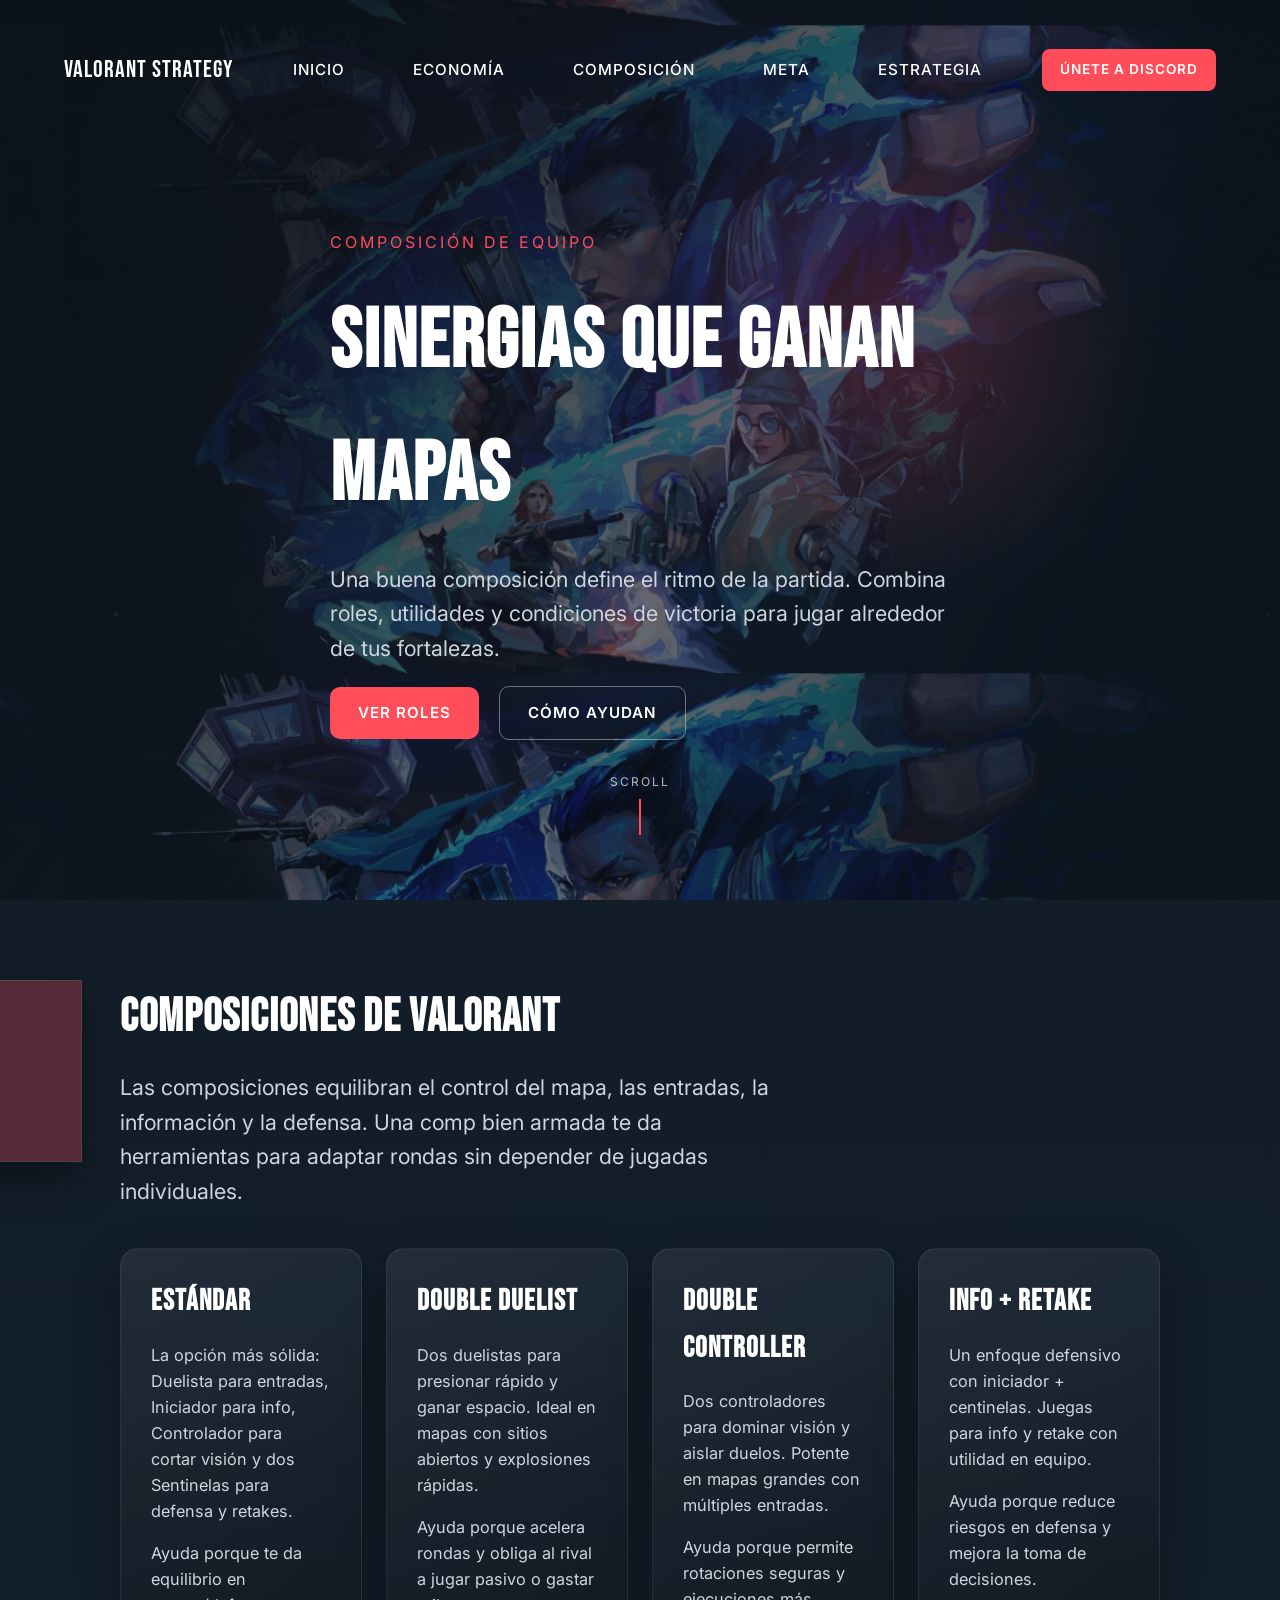
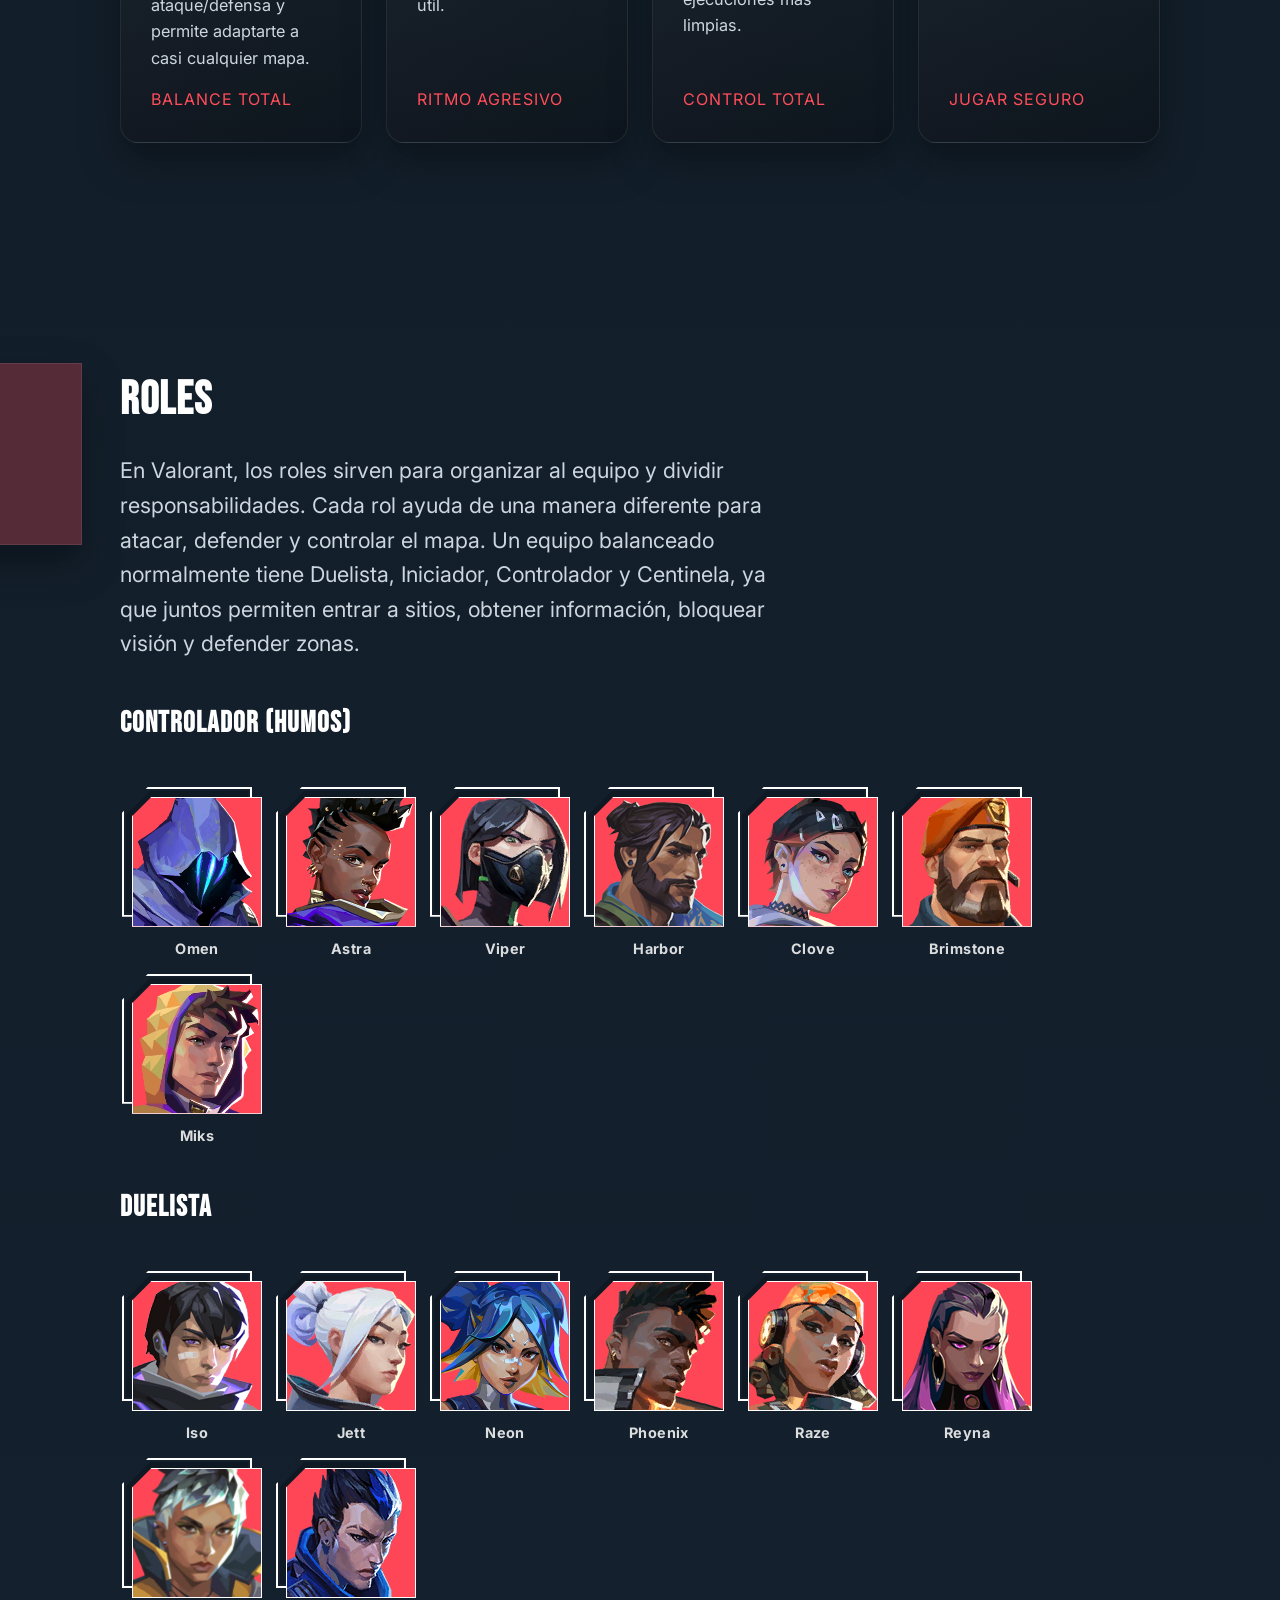
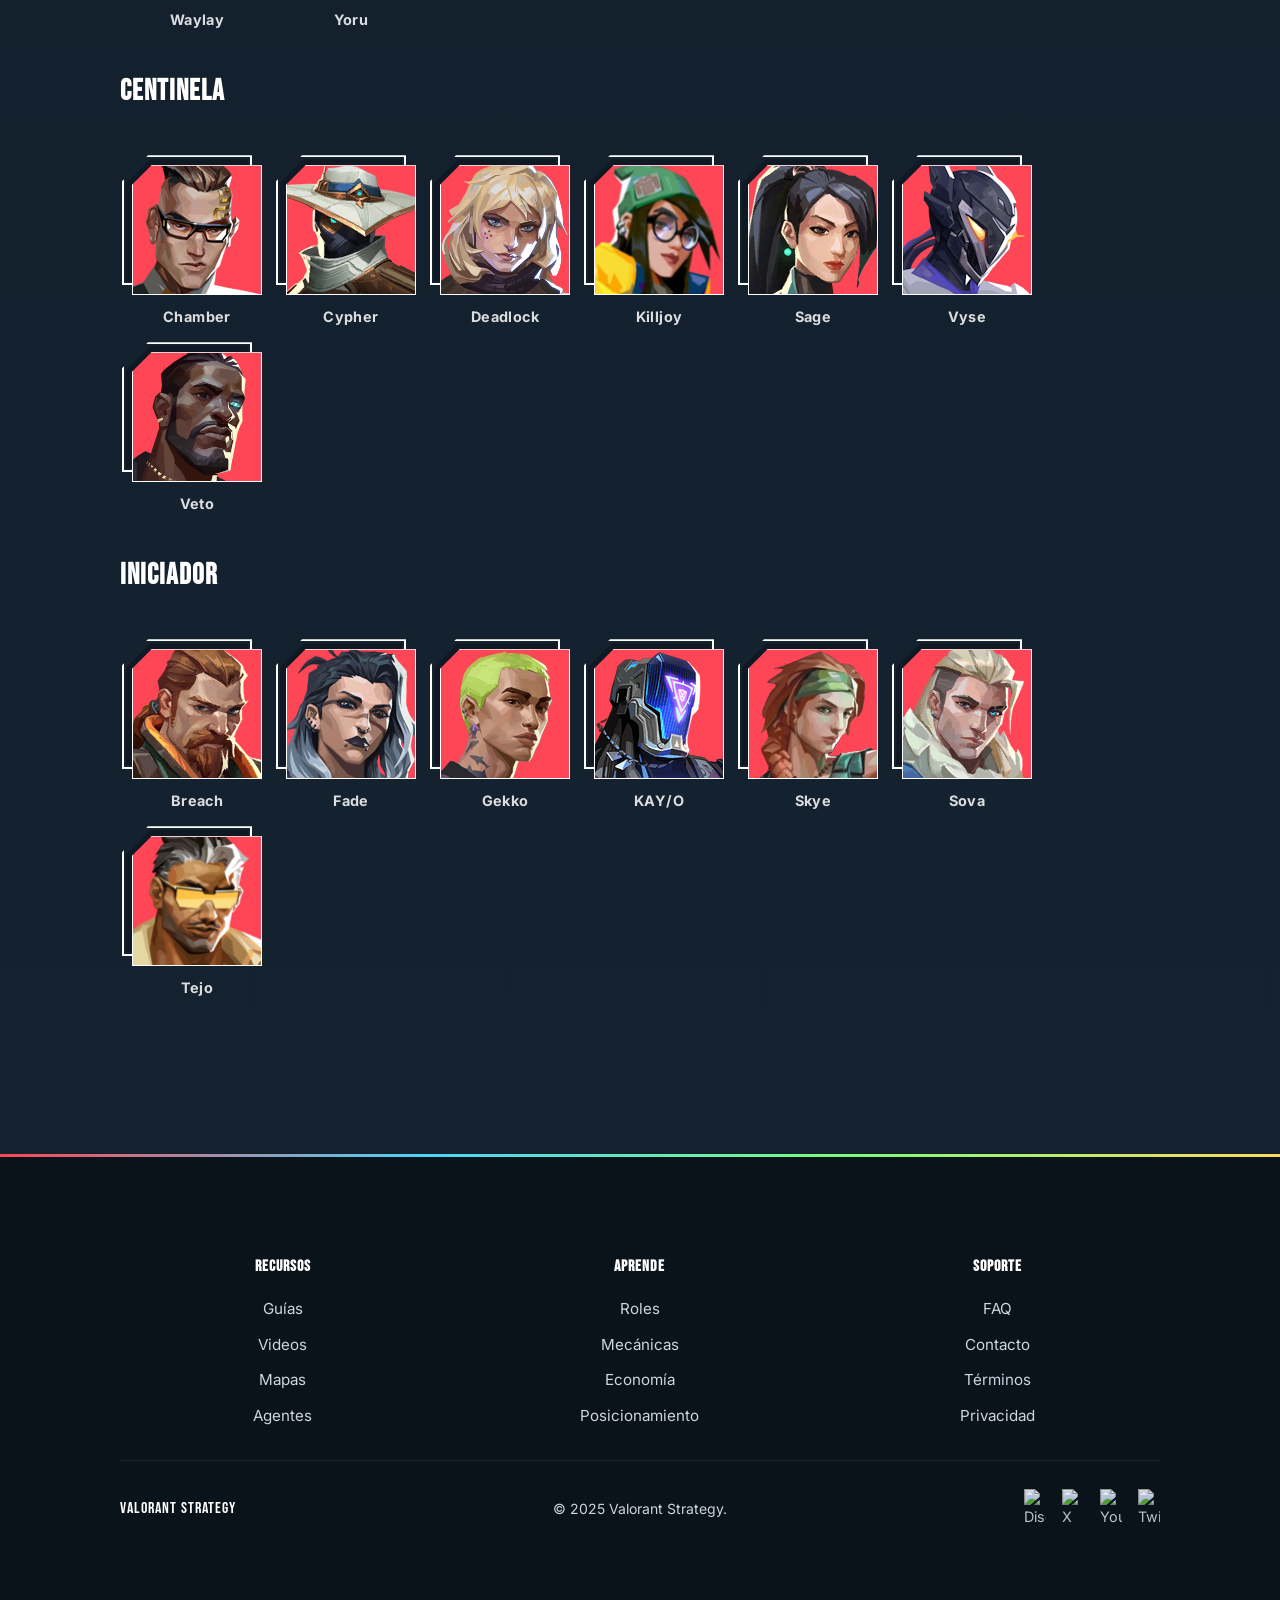
==== commit b0746899: "Fix image source case sensitivity for Jett" ====
--- a/composicion.html
+++ b/composicion.html
@@ -211,7 +211,7 @@
                                 <div class="img-group">
                                     <div class="img-border"></div>
                                     <a href="#" class="img-open" data-drawer="spotlight-drawer">
-                                        <img src="galeria/agentes/jett.png" alt="Jett">
+                                        <img src="galeria/agentes/Jett.png" alt="Jett">
                                     </a>
                                 </div>
                                 <span class="agent-name">Jett</span>
